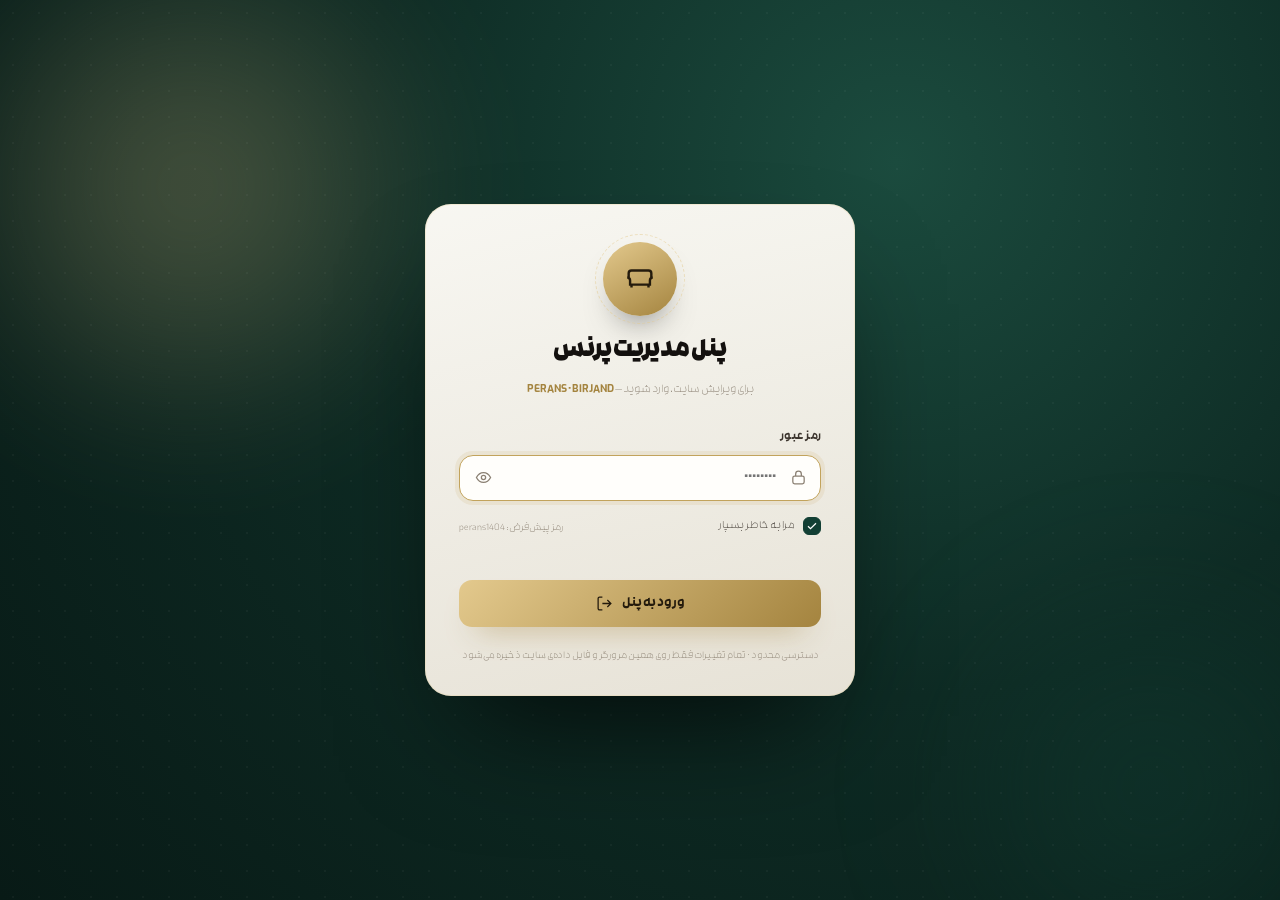
==== perans-furniture/admin/index.html @ 04945c73 "Add files via upload" ====
<!doctype html>
<html lang="fa" dir="rtl">
<head>
<meta charset="utf-8">
<meta name="viewport" content="width=device-width,initial-scale=1">
<title>پنل مدیریت | مبل پرنس</title>
<meta name="robots" content="noindex">
<link rel="stylesheet" href="admin.css?v=5">
<script src="../js/data.js?v=5"></script>
</head>
<body>

<svg style="display:none" aria-hidden="true">
  <symbol id="a-grid" viewBox="0 0 24 24" fill="none" stroke="currentColor" stroke-width="1.8"><rect x="3" y="3" width="7" height="7" rx="2"/><rect x="14" y="3" width="7" height="7" rx="2"/><rect x="3" y="14" width="7" height="7" rx="2"/><rect x="14" y="14" width="7" height="7" rx="2"/></symbol>
  <symbol id="a-box" viewBox="0 0 24 24" fill="none" stroke="currentColor" stroke-width="1.8"><path d="M21 8v8a2 2 0 0 1-1 1.7l-7 4a2 2 0 0 1-2 0l-7-4A2 2 0 0 1 3 16V8a2 2 0 0 1 1-1.7l7-4a2 2 0 0 1 2 0l7 4A2 2 0 0 1 21 8z"/><path d="M3.3 7 12 12l8.7-5M12 22V12"/></symbol>
  <symbol id="a-cart" viewBox="0 0 24 24" fill="none" stroke="currentColor" stroke-width="1.8"><circle cx="9" cy="20" r="1.4"/><circle cx="18" cy="20" r="1.4"/><path d="M2 3h2.5l2.2 11.2a2 2 0 0 0 2 1.6h8.2a2 2 0 0 0 2-1.6L21 7H6"/></symbol>
  <symbol id="a-tag" viewBox="0 0 24 24" fill="none" stroke="currentColor" stroke-width="1.8"><path d="M20.6 13.4 12 22 2 12V2h10l8.6 8.6a2 2 0 0 1 0 2.8z"/><circle cx="7" cy="7" r="1.6"/></symbol>
  <symbol id="a-edit" viewBox="0 0 24 24" fill="none" stroke="currentColor" stroke-width="1.8"><path d="M12 20h9"/><path d="M16.5 3.5a2.1 2.1 0 0 1 3 3L7 19l-4 1 1-4z"/></symbol>
  <symbol id="a-cog" viewBox="0 0 24 24" fill="none" stroke="currentColor" stroke-width="1.8"><circle cx="12" cy="12" r="3.2"/><path d="M19.4 15a1.7 1.7 0 0 0 .3 1.9l.1.1a2 2 0 1 1-2.8 2.8l-.1-.1a1.7 1.7 0 0 0-1.9-.3 1.7 1.7 0 0 0-1 1.5V21a2 2 0 1 1-4 0v-.1A1.7 1.7 0 0 0 8.9 19a1.7 1.7 0 0 0-1.9.3l-.1.1a2 2 0 1 1-2.8-2.8l.1-.1a1.7 1.7 0 0 0 .3-1.9 1.7 1.7 0 0 0-1.5-1H3a2 2 0 1 1 0-4h.1A1.7 1.7 0 0 0 4.6 8.9a1.7 1.7 0 0 0-.3-1.9l-.1-.1a2 2 0 1 1 2.8-2.8l.1.1a1.7 1.7 0 0 0 1.9.3H9a1.7 1.7 0 0 0 1-1.5V3a2 2 0 1 1 4 0v.1a1.7 1.7 0 0 0 1 1.5 1.7 1.7 0 0 0 1.9-.3l.1-.1a2 2 0 1 1 2.8 2.8l-.1.1a1.7 1.7 0 0 0-.3 1.9V9a1.7 1.7 0 0 0 1.5 1H21a2 2 0 1 1 0 4h-.1a1.7 1.7 0 0 0-1.5 1z"/></symbol>
  <symbol id="a-save" viewBox="0 0 24 24" fill="none" stroke="currentColor" stroke-width="1.8"><path d="M19 21H5a2 2 0 0 1-2-2V5a2 2 0 0 1 2-2h11l5 5v11a2 2 0 0 1-2 2z"/><path d="M17 21v-8H7v8M7 3v5h8"/></symbol>
  <symbol id="a-user" viewBox="0 0 24 24" fill="none" stroke="currentColor" stroke-width="1.8"><circle cx="12" cy="8" r="4"/><path d="M4 21a8 8 0 0 1 16 0"/></symbol>
  <symbol id="a-lock" viewBox="0 0 24 24" fill="none" stroke="currentColor" stroke-width="1.8"><rect x="4" y="10" width="16" height="11" rx="2.5"/><path d="M8 10V7a4 4 0 0 1 8 0v3"/></symbol>
  <symbol id="a-eye" viewBox="0 0 24 24" fill="none" stroke="currentColor" stroke-width="1.8"><path d="M2 12s3.6-7 10-7 10 7 10 7-3.6 7-10 7-10-7-10-7z"/><circle cx="12" cy="12" r="3"/></symbol>
  <symbol id="a-out" viewBox="0 0 24 24" fill="none" stroke="currentColor" stroke-width="1.8"><path d="M9 21H5a2 2 0 0 1-2-2V5a2 2 0 0 1 2-2h4"/><path d="M16 17l5-5-5-5M21 12H9"/></symbol>
  <symbol id="a-plus" viewBox="0 0 24 24" fill="none" stroke="currentColor" stroke-width="2"><path d="M12 5v14M5 12h14"/></symbol>
  <symbol id="a-trash" viewBox="0 0 24 24" fill="none" stroke="currentColor" stroke-width="1.8"><path d="M3 6h18M8 6V4h8v2M19 6l-1 14H6L5 6M10 11v6M14 11v6"/></symbol>
  <symbol id="a-copy" viewBox="0 0 24 24" fill="none" stroke="currentColor" stroke-width="1.8"><rect x="9" y="9" width="12" height="12" rx="2.5"/><path d="M5 15H4a2 2 0 0 1-2-2V4a2 2 0 0 1 2-2h9a2 2 0 0 1 2 2v1"/></symbol>
  <symbol id="a-search" viewBox="0 0 24 24" fill="none" stroke="currentColor" stroke-width="1.9"><circle cx="11" cy="11" r="7"/><path d="M20 20l-3.6-3.6"/></symbol>
  <symbol id="a-check" viewBox="0 0 24 24" fill="none" stroke="currentColor" stroke-width="2.4"><path d="M4 12.5 9 17.5 20 6.5"/></symbol>
  <symbol id="a-x" viewBox="0 0 24 24" fill="none" stroke="currentColor" stroke-width="2"><path d="M6 6l12 12M18 6L6 18"/></symbol>
  <symbol id="a-down" viewBox="0 0 24 24" fill="none" stroke="currentColor" stroke-width="1.9"><path d="M12 3v13M6 11l6 6 6-6M4 21h16"/></symbol>
  <symbol id="a-up" viewBox="0 0 24 24" fill="none" stroke="currentColor" stroke-width="1.9"><path d="M12 21V8M6 13l6-6 6 6M4 3h16"/></symbol>
  <symbol id="a-star" viewBox="0 0 24 24" fill="none" stroke="currentColor" stroke-width="1.7"><path d="m12 3 2.9 5.9 6.5.9-4.7 4.6 1.1 6.5L12 17.8 6.2 20.9l1.1-6.5L2.6 9.8l6.5-.9z"/></symbol>
  <symbol id="a-quote" viewBox="0 0 24 24" fill="none" stroke="currentColor" stroke-width="1.7"><path d="M9 7H5a2 2 0 0 0-2 2v4h6V7zM21 7h-4a2 2 0 0 0-2 2v4h6V7zM3 13v2a4 4 0 0 0 4 4M15 13v2a4 4 0 0 0 4 4"/></symbol>
  <symbol id="a-layers" viewBox="0 0 24 24" fill="none" stroke="currentColor" stroke-width="1.8"><path d="m12 2 9 5-9 5-9-5 9-5z"/><path d="m3 12 9 5 9-5M3 17l9 5 9-5"/></symbol>
  <symbol id="a-logo" viewBox="0 0 24 24" fill="none" stroke="currentColor" stroke-width="1.7"><path d="M4 11V8a2 2 0 0 1 2-2h12a2 2 0 0 1 2 2v3"/><path d="M3 11a2 2 0 0 1 2 2v3h14v-3a2 2 0 0 1 2-2"/><path d="M6 16v2M18 16v2"/></symbol>
  <symbol id="a-menu" viewBox="0 0 24 24" fill="none" stroke="currentColor" stroke-width="2"><path d="M4 7h16M4 12h16M4 17h16"/></symbol>
  <symbol id="a-image" viewBox="0 0 24 24" fill="none" stroke="currentColor" stroke-width="1.8"><rect x="3" y="4" width="18" height="16" rx="2.5"/><circle cx="8.5" cy="9.5" r="1.6"/><path d="m21 16-5-5-9 9"/></symbol>
</svg>

<!-- ============================ LOGIN ============================ -->
<div class="login" id="login">
  <span class="login__orb o1"></span>
  <span class="login__orb o2"></span>
  <span class="login__grain"></span>
  <form class="login__card" id="loginForm" autocomplete="off">
    <div class="login__seal"><svg><use href="#a-logo"/></svg></div>
    <h1>پنل مدیریت پرنس</h1>
    <p class="login__sub">برای ویرایش سایت، وارد شوید — <b>PERANS · BIRJAND</b></p>
    <div class="fieldset">
      <div class="lf">
        <label for="pw">رمز عبور</label>
        <div class="wrap">
          <span class="ico"><svg><use href="#a-lock"/></svg></span>
          <input id="pw" type="password" placeholder="••••••••" autocomplete="current-password" required>
          <button class="eye" type="button" id="eye" aria-label="نمایش رمز"><svg><use href="#a-eye"/></svg></button>
        </div>
      </div>
      <div class="row-between">
        <label class="chk"><input type="checkbox" id="remember" checked><i><svg><use href="#a-check"/></svg></i> مرا به خاطر بسپار</label>
        <a class="hint" href="#" onclick="return false">رمز پیش‌فرض: perans1404</a>
      </div>
      <div class="err" id="loginErr"></div>
      <button class="btn btn--gold btn--block" type="submit" id="loginBtn">
        ورود به پنل <svg><use href="#a-out"/></svg>
      </button>
    </div>
    <div class="login__foot">دسترسی محدود · تمام تغییرات فقط روی همین مرورگر و فایل داده‌ی سایت ذخیره می‌شود</div>
  </form>
</div>

<!-- ============================ APP ============================ -->
<div class="app" id="app">
  <aside class="side" id="side">
    <button class="side__close" id="sideClose"><svg width="16" height="16"><use href="#a-x"/></svg></button>
    <div class="side__brand">
      <span class="side__mark"><svg><use href="#a-logo"/></svg></span>
      <div><b>مبل پرنس</b><small>PERANS ADMIN</small></div>
    </div>
    <nav class="nav" id="nav">
      <button class="nav__item on" data-view="dash" style="--i:0"><svg><use href="#a-grid"/></svg> داشبورد</button>
      <button class="nav__item" data-view="products" style="--i:1"><svg><use href="#a-box"/></svg> محصولات <span class="nav__badge" id="navProducts">—</span></button>
      <button class="nav__item" data-view="orders" style="--i:2"><svg><use href="#a-cart"/></svg> سفارش‌ها <span class="nav__badge" id="navOrders">۰</span></button>
      <button class="nav__item" data-view="cats" style="--i:3"><svg><use href="#a-layers"/></svg> دسته‌بندی‌ها</button>
      <button class="nav__item" data-view="content" style="--i:4"><svg><use href="#a-edit"/></svg> محتوای صفحه</button>
      <button class="nav__item" data-view="commerce" style="--i:5"><svg><use href="#a-tag"/></svg> فروش و تخفیف</button>
      <button class="nav__item" data-view="settings" style="--i:6"><svg><use href="#a-cog"/></svg> تنظیمات و تماس</button>
      <button class="nav__item" data-view="backup" style="--i:7"><svg><use href="#a-save"/></svg> پشتیبان‌گیری</button>
    </nav>
    <div class="side__foot">
      <div class="side__user">
        <span class="side__avatar">پ</span>
        <div><b>مدیر فروشگاه</b><small id="lastSaved">—</small></div>
      </div>
      <button class="side__out" id="logout"><svg width="15" height="15"><use href="#a-out"/></svg> خروج از حساب</button>
    </div>
  </aside>

  <div class="main">
    <header class="top">
      <button class="iconbtn" id="sideOpen" style="display:none"><svg><use href="#a-menu"/></svg></button>
      <div class="top__title"><h2 id="pageTitle">داشبورد</h2><p id="pageSub">نمای کلی فروشگاه</p></div>
      <div class="top__search"><input id="globalSearch" placeholder="جستجوی محصول…"><svg><use href="#a-search"/></svg></div>
      <div class="top__act">
        <a class="iconbtn" href="../index.html" target="_blank" title="مشاهده سایت"><svg><use href="#a-eye"/></svg></a>
        <button class="iconbtn" id="saveAll" title="ذخیره و انتشار در سایت"><svg><use href="#a-save"/></svg><span class="dot-live"></span></button>
      </div>
    </header>

    <section class="view on" id="view-dash"></section>
    <section class="view" id="view-products"></section>
    <section class="view" id="view-orders"></section>
    <section class="view" id="view-cats"></section>
    <section class="view" id="view-content"></section>
    <section class="view" id="view-commerce"></section>
    <section class="view" id="view-settings"></section>
    <section class="view" id="view-backup"></section>
  </div>
</div>

<div class="modal" id="modal"><div class="modal__box" id="modalBox"></div></div>
<div class="toasts" id="toasts"></div>
<input type="file" id="filePick" accept="application/json,.json" style="display:none">

<script src="admin.js?v=5"></script>
</body>
</html>
---- perans-furniture/admin/admin.css ----
/* ==========================================================================
   PERANS — پنل مدیریت
   ========================================================================== */
@import url("../css/fonts.css");

:root{
  --cream:#f7f2e8; --paper:#fffdf8; --sand:#efe5d5; --ink:#14110f; --ink-2:#3c352e;
  --muted:#8b8073; --line:rgba(20,17,15,.10); --line-soft:rgba(20,17,15,.06);
  --gold:#c2a35c; --gold-lt:#e3c98d; --gold-dp:#a4843f;
  --emerald:#123f34; --emerald-2:#0d2f27; --green:#3f8f6c; --red:#b4442f; --amber:#c58b2d;
  --shadow-s:0 2px 10px -4px rgba(20,17,15,.18);
  --shadow-m:0 18px 40px -26px rgba(20,17,15,.45);
  --shadow-l:0 40px 90px -50px rgba(20,17,15,.6);
  --ease:cubic-bezier(.22,1,.36,1);
  --ease-out:cubic-bezier(.16,1,.3,1);
  --r:18px;
}
*{box-sizing:border-box}
html,body{margin:0;padding:0}
body{
  font-family:"Rokh","Vazirmatn",system-ui,sans-serif;background:var(--cream);color:var(--ink);
  direction:rtl;line-height:1.75;-webkit-font-smoothing:antialiased;
  background-image:radial-gradient(circle at 88% -10%,rgba(194,163,92,.16),transparent 46%),
                   radial-gradient(circle at 8% 110%,rgba(18,63,52,.10),transparent 50%);
  min-height:100vh;
}
button,input,select,textarea{font-family:inherit;font-size:inherit;color:inherit}
a{color:inherit;text-decoration:none}
::-webkit-scrollbar{width:10px;height:10px}
::-webkit-scrollbar-thumb{background:rgba(20,17,15,.16);border-radius:99px;border:2px solid transparent;background-clip:content-box}
::-webkit-scrollbar-track{background:transparent}

/* ============================ LOGIN ============================ */
.login{position:fixed;inset:0;z-index:100;display:grid;place-items:center;overflow:hidden;
  background:radial-gradient(circle at 70% 18%,#1b4b3e 0%,#0e2b24 46%,#081a16 100%);}
.login__orb{position:absolute;border-radius:50%;filter:blur(60px);opacity:.5;pointer-events:none}
.login__orb.o1{width:46vw;height:46vw;top:-12%;inset-inline-end:-8%;background:radial-gradient(circle,rgba(227,201,141,.6),transparent 68%);animation:orbA 18s ease-in-out infinite alternate}
.login__orb.o2{width:40vw;height:40vw;bottom:-16%;inset-inline-start:-10%;background:radial-gradient(circle,rgba(18,63,52,.9),transparent 66%);animation:orbB 22s ease-in-out infinite alternate}
@keyframes orbA{to{transform:translate3d(-5vw,4vh,0) scale(1.15)}}
@keyframes orbB{to{transform:translate3d(6vw,-5vh,0) scale(1.1)}}
.login__grain{position:absolute;inset:0;opacity:.22;pointer-events:none;
  background-image:radial-gradient(rgba(255,255,255,.16) 1px,transparent 1px);background-size:26px 26px}
.login__card{position:relative;z-index:3;width:min(430px,92vw);padding:38px 34px 30px;border-radius:26px;
  background:linear-gradient(165deg,rgba(255,253,248,.97),rgba(247,240,228,.93));
  box-shadow:0 60px 120px -40px rgba(0,0,0,.75),0 0 0 1px rgba(227,201,141,.28) inset;
  animation:cardIn 1s var(--ease-out) both}
@keyframes cardIn{from{opacity:0;transform:translateY(34px) scale(.96)}}
.login__card.shake{animation:shakeIt .5s cubic-bezier(.36,.07,.19,.97) both}
@keyframes shakeIt{10%,90%{transform:translateX(-2px)}20%,80%{transform:translateX(4px)}30%,50%,70%{transform:translateX(-7px)}40%,60%{transform:translateX(7px)}}
.login__seal{width:74px;height:74px;margin:0 auto 16px;border-radius:50%;display:grid;place-items:center;
  background:linear-gradient(150deg,var(--gold-lt),var(--gold-dp));color:#241b0d;box-shadow:0 18px 34px -18px rgba(0,0,0,.7);
  position:relative}
.login__seal svg{width:34px;height:34px}
.login__seal::after{content:"";position:absolute;inset:-8px;border-radius:50%;border:1px dashed rgba(227,201,141,.5);animation:sealSpin 22s linear infinite}
@keyframes sealSpin{to{transform:rotate(360deg)}}
.login h1{margin:0;text-align:center;font-size:24px;font-weight:900;letter-spacing:-.01em}
.login__sub{text-align:center;color:var(--muted);font-size:12.5px;margin:6px 0 26px}
.login__sub b{color:var(--gold-dp)}
.fieldset{display:grid;gap:12px}
.lf{position:relative;display:grid;gap:7px}
.lf label{font-size:11.5px;font-weight:800;color:var(--ink-2);letter-spacing:.02em}
.lf .wrap{position:relative;display:flex;align-items:center}
.lf input{width:100%;padding:13px 44px 13px 44px;border-radius:14px;border:1px solid var(--line);
  background:#fffefb;font-size:14px;transition:border-color .3s,box-shadow .3s,background .3s}
.lf input:focus{outline:none;border-color:var(--gold);box-shadow:0 0 0 4px rgba(194,163,92,.14)}
.lf .ico{position:absolute;inset-inline-start:14px;display:grid;place-items:center;color:var(--muted);pointer-events:none}
.lf .ico svg{width:17px;height:17px}
.lf .eye{position:absolute;inset-inline-end:8px;width:32px;height:32px;border:0;border-radius:10px;background:transparent;
  cursor:pointer;display:grid;place-items:center;color:var(--muted)}
.lf .eye:hover{background:rgba(20,17,15,.05);color:var(--ink)}
.lf .eye svg{width:17px;height:17px}
.row-between{display:flex;align-items:center;justify-content:space-between;gap:10px;margin-top:2px}
.chk{display:inline-flex;align-items:center;gap:8px;font-size:12px;color:var(--ink-2);cursor:pointer;user-select:none}
.chk input{position:absolute;opacity:0;pointer-events:none}
.chk i{width:18px;height:18px;border-radius:6px;border:1.5px solid rgba(20,17,15,.22);display:grid;place-items:center;transition:.25s}
.chk input:checked + i{background:var(--emerald);border-color:var(--emerald);color:#fff}
.chk i svg{width:12px;height:12px;opacity:0;transform:scale(.6);transition:.25s}
.chk input:checked + i svg{opacity:1;transform:none}
.login .hint{font-size:11px;color:var(--muted);display:block;text-align:center;margin-top:4px}
.btn{display:inline-flex;align-items:center;justify-content:center;gap:9px;padding:12px 20px;border-radius:13px;border:0;
  font-weight:800;font-size:13.5px;cursor:pointer;transition:transform .25s var(--ease-out),box-shadow .3s,background .3s,color .3s;
  position:relative;overflow:hidden}
.btn:active{transform:scale(.98)}
.btn svg{width:17px;height:17px}
.btn--gold{background:linear-gradient(135deg,var(--gold-lt),var(--gold-dp));color:#231a0c;
  box-shadow:0 16px 30px -18px rgba(164,132,63,.9)}
.btn--gold:hover{transform:translateY(-2px);box-shadow:0 22px 38px -18px rgba(164,132,63,.95)}
.btn--gold::after{content:"";position:absolute;inset:0;background:linear-gradient(100deg,transparent 35%,rgba(255,255,255,.55) 50%,transparent 65%);
  transform:translateX(-130%)}
.btn--gold:hover::after{animation:sheen 1.1s var(--ease)}
@keyframes sheen{to{transform:translateX(130%)}}
.btn--dark{background:var(--emerald);color:#f4ecdd}
.btn--dark:hover{background:var(--emerald-2);transform:translateY(-2px)}
.btn--ghost{background:transparent;border:1px solid var(--line);color:var(--ink-2)}
.btn--ghost:hover{background:rgba(20,17,15,.04)}
.btn--danger{background:rgba(180,68,47,.1);color:var(--red)}
.btn--danger:hover{background:rgba(180,68,47,.16)}
.btn--sm{padding:8px 13px;font-size:12px;border-radius:10px}
.btn--block{width:100%;padding:15px}
.login__foot{text-align:center;font-size:11px;color:var(--muted);margin-top:20px}
.err{color:var(--red);font-size:12px;font-weight:700;min-height:18px;text-align:center}

/* ============================ SHELL ============================ */
.app{display:grid;grid-template-columns:266px 1fr;min-height:100vh;opacity:0}
.app.on{opacity:1}
.side{position:sticky;top:0;height:100vh;display:flex;flex-direction:column;gap:6px;padding:22px 16px 16px;
  background:linear-gradient(180deg,#123f34,#0b2a23 70%,#081d18);color:#e9e0cf;overflow:hidden}
.side::before{content:"";position:absolute;inset-inline-end:-40%;top:-20%;width:70%;height:60%;border-radius:50%;
  background:radial-gradient(circle,rgba(227,201,141,.18),transparent 70%);pointer-events:none}
.side__brand{display:flex;align-items:center;gap:11px;padding:6px 8px 18px}
.side__mark{width:42px;height:42px;border-radius:13px;display:grid;place-items:center;
  background:linear-gradient(150deg,var(--gold-lt),var(--gold-dp));color:#241b0d;position:relative}
.side__mark svg{width:21px;height:21px}
.side__brand b{display:block;font-size:15px;font-weight:900;line-height:1.3}
.side__brand small{display:block;font-size:8.5px;letter-spacing:.3em;color:#9fb8ab}
.nav{display:grid;gap:3px;margin-top:6px}
.nav__item{display:flex;align-items:center;gap:11px;padding:11px 13px;border-radius:13px;cursor:pointer;
  color:#c9d8cf;font-size:13px;font-weight:700;border:0;background:transparent;width:100%;text-align:start;
  transition:background .3s,color .3s,transform .3s var(--ease-out);position:relative;
  opacity:0;transform:translateX(14px)}
.app.on .nav__item{animation:navIn .6s var(--ease-out) forwards;animation-delay:calc(var(--i,0) * 45ms + 180ms)}
@keyframes navIn{to{opacity:1;transform:none}}
.nav__item svg{width:18px;height:18px;opacity:.85;flex:none}
.nav__item:hover{background:rgba(255,255,255,.07);color:#fff;transform:translateX(-3px)}
.nav__item.on{background:linear-gradient(100deg,rgba(227,201,141,.22),rgba(227,201,141,.06));color:#f7e7c2;
  box-shadow:inset 0 0 0 1px rgba(227,201,141,.28)}
.nav__item.on::before{content:"";position:absolute;inset-inline-end:0;top:22%;height:56%;width:3px;border-radius:3px;background:var(--gold-lt)}
.nav__badge{margin-inline-start:auto;background:rgba(227,201,141,.2);color:#f3e2b9;border-radius:99px;
  font-size:10.5px;font-weight:800;padding:1px 7px}
.side__foot{margin-top:auto;display:grid;gap:8px;padding-top:14px;border-top:1px solid rgba(255,255,255,.09)}
.side__user{display:flex;align-items:center;gap:10px;padding:8px}
.side__avatar{width:36px;height:36px;border-radius:12px;display:grid;place-items:center;font-weight:900;
  background:rgba(255,255,255,.1);color:#f0dcae;font-size:13px}
.side__user b{display:block;font-size:12.5px}
.side__user small{display:block;font-size:9.5px;color:#93ab9f;white-space:nowrap;overflow:hidden;text-overflow:ellipsis;max-width:140px}
.side__out{display:flex;align-items:center;gap:8px;justify-content:center;padding:10px;border-radius:12px;
  background:rgba(255,255,255,.06);border:1px solid rgba(255,255,255,.1);color:#e5d9c4;font-size:12px;font-weight:700;cursor:pointer}
.side__out:hover{background:rgba(180,68,47,.28);border-color:rgba(180,68,47,.4);color:#ffd9cf}
.main{min-width:0;display:flex;flex-direction:column}
.top{position:sticky;top:0;z-index:20;display:flex;align-items:center;gap:14px;padding:14px clamp(16px,3vw,30px);
  background:rgba(247,242,232,.82);backdrop-filter:blur(14px);border-bottom:1px solid var(--line-soft)}
.top__title h2{margin:0;font-size:18px;font-weight:900;letter-spacing:-.01em}
.top__title p{margin:2px 0 0;font-size:11.5px;color:var(--muted)}
.top__search{margin-inline-start:auto;position:relative;display:flex;align-items:center;max-width:280px;flex:1}
.top__search input{width:100%;padding:10px 38px 10px 14px;border-radius:12px;border:1px solid var(--line);
  background:#fffdf9;font-size:12.5px;transition:.3s}
.top__search input:focus{outline:none;border-color:var(--gold);box-shadow:0 0 0 4px rgba(194,163,92,.12)}
.top__search svg{position:absolute;inset-inline-end:12px;width:16px;height:16px;color:var(--muted)}
.top__act{display:flex;align-items:center;gap:8px}
.iconbtn{width:38px;height:38px;border-radius:12px;border:1px solid var(--line);background:#fffdf9;display:grid;place-items:center;
  cursor:pointer;color:var(--ink-2);transition:.28s;position:relative}
.iconbtn:hover{background:#fff;border-color:var(--gold);transform:translateY(-1px);box-shadow:var(--shadow-s)}
.iconbtn svg{width:17px;height:17px}
.dot-live{position:absolute;top:7px;inset-inline-start:8px;width:7px;height:7px;border-radius:50%;background:var(--green);
  box-shadow:0 0 0 3px rgba(63,143,108,.2);animation:pulse 2.2s infinite}
@keyframes pulse{50%{box-shadow:0 0 0 6px rgba(63,143,108,0)}}
.view{padding:clamp(16px,2.6vw,28px);display:none}
.view.on{display:block;animation:viewIn .55s var(--ease-out) both}
@keyframes viewIn{from{opacity:0;transform:translateY(14px)}}

/* ============================ CARDS / GRID ============================ */
.card{background:var(--paper);border:1px solid var(--line-soft);border-radius:var(--r);box-shadow:var(--shadow-s)}
.card__head{display:flex;align-items:center;gap:12px;padding:16px 18px;border-bottom:1px solid var(--line-soft)}
.card__head h3{margin:0;font-size:14.5px;font-weight:900}
.card__head p{margin:2px 0 0;font-size:11.5px;color:var(--muted)}
.card__head .sp{margin-inline-start:auto;display:flex;gap:8px;align-items:center}
.card__body{padding:18px}
.kpis{display:grid;grid-template-columns:repeat(auto-fit,minmax(200px,1fr));gap:14px}
.kpi{position:relative;overflow:hidden;padding:18px;border-radius:var(--r);background:var(--paper);
  border:1px solid var(--line-soft);box-shadow:var(--shadow-s);opacity:0;animation:kpiIn .7s var(--ease-out) forwards;
  animation-delay:calc(var(--i,0) * 70ms + 80ms)}
@keyframes kpiIn{from{opacity:0;transform:translateY(16px) scale(.98)}to{opacity:1;transform:none}}
.kpi::after{content:"";position:absolute;inset-block:0;inset-inline-start:0;width:3px;background:linear-gradient(var(--gold-lt),var(--gold-dp))}
.kpi.k-green::after{background:linear-gradient(#6bbf95,#2f7d5f)}
.kpi.k-red::after{background:linear-gradient(#e08b76,#b4442f)}
.kpi.k-amber::after{background:linear-gradient(#e8bf7c,#c58b2d)}
.kpi__top{display:flex;align-items:center;justify-content:space-between;gap:10px}
.kpi__ico{width:38px;height:38px;border-radius:12px;display:grid;place-items:center;background:rgba(194,163,92,.14);color:var(--gold-dp)}
.kpi__ico svg{width:18px;height:18px}
.kpi b.num{display:block;font-size:27px;font-weight:900;letter-spacing:-.02em;margin-top:12px;line-height:1.2}
.kpi span.lbl{display:block;font-size:11.5px;color:var(--muted);margin-top:2px}
.kpi i.trend{font-style:normal;font-size:11px;font-weight:800;color:var(--muted);text-align:end}
.grid-2{display:grid;grid-template-columns:1.35fr .95fr;gap:14px;margin-top:14px}
@media(max-width:1000px){.grid-2{grid-template-columns:1fr}}

/* chart */
.chart{display:flex;align-items:flex-end;gap:10px;height:190px;padding-top:10px}
.chart__col{flex:1;display:flex;flex-direction:column;align-items:center;gap:8px;height:100%;justify-content:flex-end}
.chart__bar{width:100%;max-width:44px;border-radius:10px 10px 4px 4px;background:linear-gradient(180deg,var(--gold-lt),var(--gold-dp));
  transform:scaleY(0);transform-origin:bottom;animation:barGrow .9s var(--ease-out) forwards;
  animation-delay:calc(var(--i,0) * 90ms + 200ms);position:relative;min-height:6px}
@keyframes barGrow{to{transform:scaleY(1)}}
.chart__bar:hover{filter:brightness(1.08)}
.chart__col small{font-size:10px;color:var(--muted)}
.chart__col b{font-size:11px;font-weight:800;color:var(--ink-2)}

/* table */
.tablewrap{overflow:auto;border-radius:var(--r)}
table{width:100%;border-collapse:collapse;font-size:12.5px}
th,td{padding:11px 12px;text-align:start;white-space:nowrap}
th{font-size:11px;font-weight:800;color:var(--muted);background:rgba(20,17,15,.03);position:sticky;top:0;z-index:1}
tbody tr{border-top:1px solid var(--line-soft);transition:background .25s}
tbody tr:hover{background:rgba(194,163,92,.07)}
td .cellpro{display:flex;align-items:center;gap:10px}
td img.thumb{width:38px;height:38px;border-radius:10px;object-fit:cover;background:var(--sand);flex:none}
td .cellpro b{display:block;font-weight:800}
td .cellpro small{display:block;font-size:10.5px;color:var(--muted)}
.tag{display:inline-flex;align-items:center;gap:5px;padding:3px 9px;border-radius:99px;font-size:10.5px;font-weight:800;
  background:rgba(20,17,15,.06);color:var(--ink-2)}
.tag.g{background:rgba(63,143,108,.14);color:#2f6f54}
.tag.r{background:rgba(180,68,47,.12);color:var(--red)}
.tag.a{background:rgba(197,139,45,.16);color:#8c6118}
.tag.b{background:rgba(194,163,92,.18);color:var(--gold-dp)}
.rowact{display:flex;gap:6px;justify-content:flex-end}
.mini{width:30px;height:30px;border-radius:9px;border:1px solid var(--line);background:#fff;display:grid;place-items:center;
  cursor:pointer;color:var(--ink-2);transition:.25s}
.mini:hover{background:rgba(194,163,92,.14);border-color:var(--gold);color:var(--gold-dp)}
.mini.del:hover{background:rgba(180,68,47,.12);border-color:#d9b0a6;color:var(--red)}
.mini svg{width:14px;height:14px}
.toolbar{display:flex;flex-wrap:wrap;gap:10px;align-items:center;margin-bottom:14px}
.toolbar .search{position:relative;display:flex;align-items:center;flex:1;min-width:200px}
.toolbar input,.toolbar select{padding:10px 14px;border-radius:12px;border:1px solid var(--line);background:#fffdf9;font-size:12.5px}
.toolbar .search input{padding-inline-end:38px;width:100%}
.toolbar .search svg{position:absolute;inset-inline-end:12px;width:15px;height:15px;color:var(--muted)}
.toolbar input:focus,.toolbar select:focus{outline:none;border-color:var(--gold);box-shadow:0 0 0 4px rgba(194,163,92,.12)}
.empty{padding:46px 20px;text-align:center;color:var(--muted);font-size:13px}
.empty svg{width:42px;height:42px;opacity:.35;margin-bottom:10px}

/* forms */
.formgrid{display:grid;grid-template-columns:1fr 1fr;gap:14px}
.formgrid .full{grid-column:1/-1}
@media(max-width:760px){.formgrid{grid-template-columns:1fr}}
.f{display:grid;gap:6px}
.f label{font-size:11.5px;font-weight:800;color:var(--ink-2)}
.f small{font-size:10.5px;color:var(--muted)}
.f input,.f select,.f textarea{padding:11px 13px;border-radius:12px;border:1px solid var(--line);background:#fffdf9;font-size:13px;
  transition:border-color .28s,box-shadow .28s;width:100%}
.f textarea{min-height:92px;resize:vertical;line-height:1.9}
.f input:focus,.f select:focus,.f textarea:focus{outline:none;border-color:var(--gold);box-shadow:0 0 0 4px rgba(194,163,92,.13)}
.switchrow{display:flex;align-items:center;justify-content:space-between;gap:12px;padding:12px 14px;border-radius:13px;
  border:1px solid var(--line-soft);background:rgba(194,163,92,.06)}
.switch{position:relative;width:44px;height:25px;flex:none;cursor:pointer}
.switch input{position:absolute;opacity:0}
.switch i{position:absolute;inset:0;border-radius:99px;background:rgba(20,17,15,.18);transition:.3s}
.switch i::after{content:"";position:absolute;top:3px;inset-inline-start:3px;width:19px;height:19px;border-radius:50%;background:#fff;
  box-shadow:0 2px 6px rgba(0,0,0,.2);transition:.3s var(--ease-out)}
.switch input:checked + i{background:var(--green)}
.switch input:checked + i::after{transform:translateX(-19px)}
.chips{display:flex;flex-wrap:wrap;gap:7px}
.chip{display:inline-flex;align-items:center;gap:6px;padding:6px 11px;border-radius:99px;border:1px solid var(--line);
  background:#fffdf9;font-size:11.5px;font-weight:700;cursor:pointer;transition:.25s}
.chip:hover{border-color:var(--gold);background:rgba(194,163,92,.1)}
.chip.on{background:var(--emerald);color:#f2e7d2;border-color:var(--emerald)}
.chip .x{color:inherit;opacity:.6;cursor:pointer}
.chip .x:hover{opacity:1}
.hr{height:1px;background:var(--line-soft);margin:16px 0}
.muted{color:var(--muted)}
.sectiongrid{display:grid;gap:14px}
.savedot{display:inline-flex;align-items:center;gap:6px;font-size:11px;color:var(--green);font-weight:800}
.savedot::before{content:"";width:7px;height:7px;border-radius:50%;background:currentColor}

/* modal */
.modal{position:fixed;inset:0;z-index:80;display:none;place-items:center;padding:18px;background:rgba(14,20,17,.55);backdrop-filter:blur(6px)}
.modal.on{display:grid;animation:fadeIn .3s}
@keyframes fadeIn{from{opacity:0}}
.modal__box{width:min(760px,100%);max-height:92vh;overflow:auto;background:var(--paper);border-radius:22px;
  box-shadow:var(--shadow-l);animation:modalIn .5s var(--ease-out) both}
@keyframes modalIn{from{opacity:0;transform:translateY(20px) scale(.97)}}
.modal__head{display:flex;align-items:center;gap:12px;padding:18px 22px;border-bottom:1px solid var(--line-soft);position:sticky;top:0;
  background:linear-gradient(var(--paper),rgba(255,253,248,.92));backdrop-filter:blur(8px);z-index:2}
.modal__head h3{margin:0;font-size:15.5px;font-weight:900}
.modal__body{padding:20px 22px}
.modal__foot{display:flex;gap:10px;justify-content:flex-end;padding:16px 22px;border-top:1px solid var(--line-soft);position:sticky;bottom:0;
  background:linear-gradient(rgba(255,253,248,.92),var(--paper));backdrop-filter:blur(8px)}
.x{width:34px;height:34px;border-radius:10px;border:1px solid var(--line);background:#fff;display:grid;place-items:center;cursor:pointer}
.x:hover{background:rgba(180,68,47,.1);color:var(--red)}
.x svg{width:16px;height:16px}
input[type=file]{font-size:11px;color:var(--muted);padding:8px;border-radius:10px;border:1px dashed var(--line);background:#fffdf9;width:100%}
input[type=file]::file-selector-button{font-family:inherit;font-size:11px;font-weight:700;padding:6px 10px;margin-inline-end:8px;
  border-radius:8px;border:1px solid var(--line);background:#fff;cursor:pointer}

/* toast */
.toasts{position:fixed;inset-inline-start:20px;bottom:20px;z-index:200;display:grid;gap:9px}
.toast{display:flex;align-items:center;gap:10px;padding:12px 16px;border-radius:14px;background:#12211c;color:#f2e9d9;
  font-size:12.5px;font-weight:700;box-shadow:var(--shadow-m);animation:toastIn .5s var(--ease-out) both}
.toast.ok{background:linear-gradient(120deg,#1b5040,#123f34)}
.toast.err{background:linear-gradient(120deg,#8c3a2a,#6f2c20)}
.toast svg{width:16px;height:16px;color:#e3c98d}
@keyframes toastIn{from{opacity:0;transform:translateY(16px) scale(.96)}}
.toast.out{animation:toastOut .35s var(--ease) forwards}
@keyframes toastOut{to{opacity:0;transform:translateX(-20px)}}

/* login → app transition */
.login.leave{animation:loginOut .8s var(--ease) forwards}
@keyframes loginOut{to{opacity:0;transform:scale(1.04);visibility:hidden}}

.side__close{display:none;position:absolute;top:14px;inset-inline-end:14px;width:34px;height:34px;border-radius:10px;border:0;
  background:rgba(255,255,255,.08);color:#e9e0cf;place-items:center;cursor:pointer;z-index:2}
@media(max-width:900px){
  .app{grid-template-columns:1fr}
  .side{position:fixed;inset-block:0;inset-inline-start:0;width:250px;z-index:60;transform:translateX(105%);transition:transform .45s var(--ease-out)}
  .side.on{transform:none;box-shadow:0 0 60px rgba(0,0,0,.4)}
  .side__close{display:grid}
  .top__search{display:none}
  .kpis{grid-template-columns:1fr 1fr}
}
@media(max-width:560px){.kpis{grid-template-columns:1fr}.formgrid{grid-template-columns:1fr}}


/* ---------- polish ---------- */
.view > .card, .view .sectiongrid > .card{max-width:1180px}
@media(max-width:760px){
  /* جدول محصولات در موبایل: فقط ستون‌های ضروری */
  #view-products table th:nth-child(4),#view-products table td:nth-child(4),
  #view-products table th:nth-child(5),#view-products table td:nth-child(5),
  #view-products table th:nth-child(6),#view-products table td:nth-child(6){display:none}
  #view-products td,#view-products th{padding:9px 8px}
  td img.thumb{width:34px;height:34px}
  .toolbar .btn{margin-inline-start:auto}
  .kpi b.num{font-size:24px}
  .modal__box{border-radius:18px}
  .modal__body{padding:16px}
  .top__title h2{font-size:16px}
}
@media(max-width:560px){
  .view{padding:12px}
  .modal__foot{flex-wrap:wrap}
  .modal__foot .btn{flex:1}
}
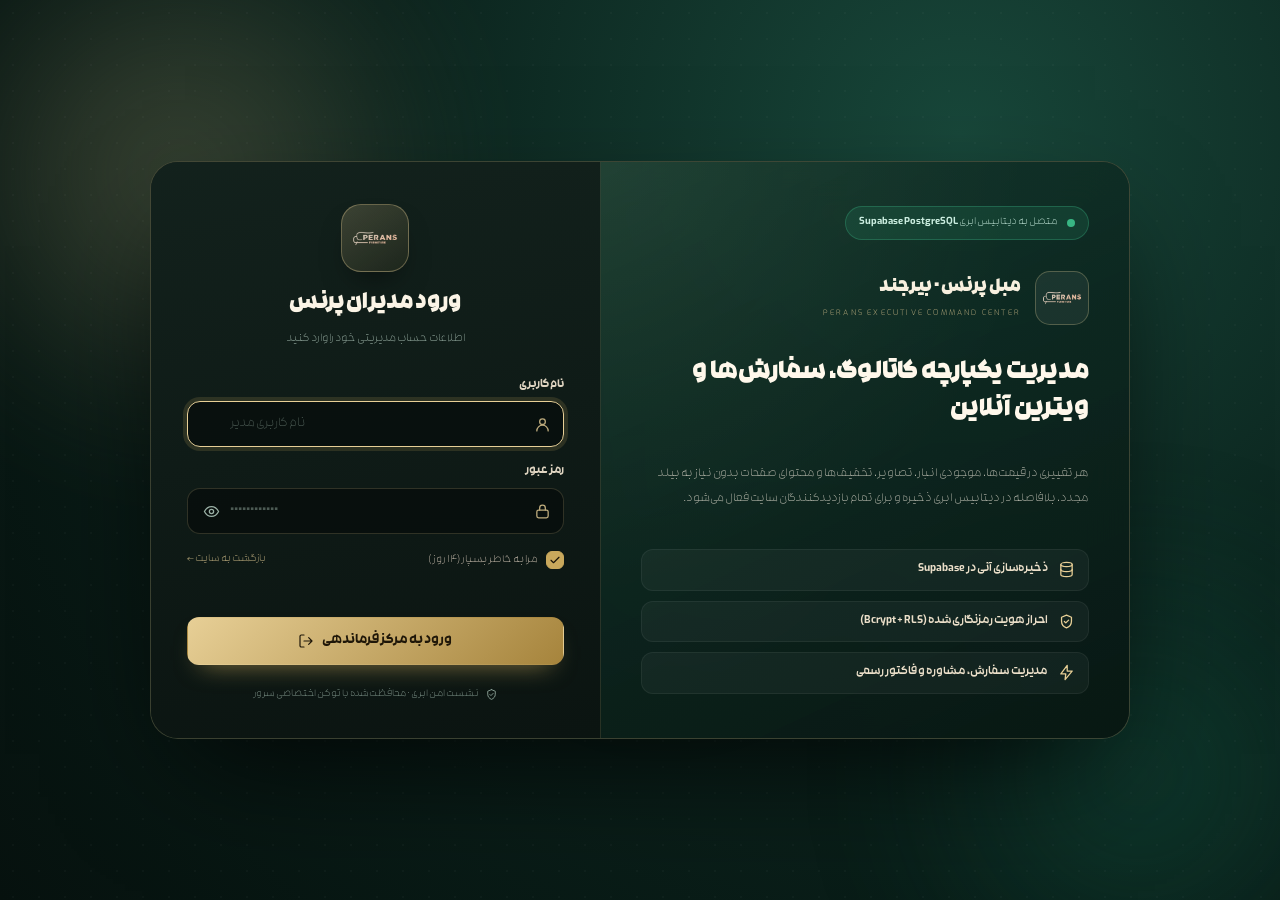
==== commit 6d27c50f: "feat(admin): build Supabase-backed luxury Admin Command Center & live storefront sync Co-authored-by" ====
--- a/perans-furniture/admin/index.html
+++ b/perans-furniture/admin/index.html
@@ -1,127 +1,276 @@
 <!doctype html>
-<html lang="fa" dir="rtl">
+<html lang="fa" dir="rtl" data-theme="dark">
 <head>
 <meta charset="utf-8">
 <meta name="viewport" content="width=device-width,initial-scale=1">
-<title>پنل مدیریت | مبل پرنس</title>
-<meta name="robots" content="noindex">
-<link rel="stylesheet" href="admin.css?v=5">
-<script src="../js/data.js?v=5"></script>
+<title>فرماندهی و مدیریت | مبل پرنس (PERANS)</title>
+<meta name="robots" content="noindex,nofollow">
+<link rel="icon" type="image/png" href="../images/LOGO.PNG">
+<link rel="preload" href="../fonts/Vazirmatn.woff2" as="font" type="font/woff2" crossorigin>
+<link rel="stylesheet" href="admin.css?v=10">
 </head>
 <body>
 
-<svg style="display:none" aria-hidden="true">
-  <symbol id="a-grid" viewBox="0 0 24 24" fill="none" stroke="currentColor" stroke-width="1.8"><rect x="3" y="3" width="7" height="7" rx="2"/><rect x="14" y="3" width="7" height="7" rx="2"/><rect x="3" y="14" width="7" height="7" rx="2"/><rect x="14" y="14" width="7" height="7" rx="2"/></symbol>
-  <symbol id="a-box" viewBox="0 0 24 24" fill="none" stroke="currentColor" stroke-width="1.8"><path d="M21 8v8a2 2 0 0 1-1 1.7l-7 4a2 2 0 0 1-2 0l-7-4A2 2 0 0 1 3 16V8a2 2 0 0 1 1-1.7l7-4a2 2 0 0 1 2 0l7 4A2 2 0 0 1 21 8z"/><path d="M3.3 7 12 12l8.7-5M12 22V12"/></symbol>
-  <symbol id="a-cart" viewBox="0 0 24 24" fill="none" stroke="currentColor" stroke-width="1.8"><circle cx="9" cy="20" r="1.4"/><circle cx="18" cy="20" r="1.4"/><path d="M2 3h2.5l2.2 11.2a2 2 0 0 0 2 1.6h8.2a2 2 0 0 0 2-1.6L21 7H6"/></symbol>
-  <symbol id="a-tag" viewBox="0 0 24 24" fill="none" stroke="currentColor" stroke-width="1.8"><path d="M20.6 13.4 12 22 2 12V2h10l8.6 8.6a2 2 0 0 1 0 2.8z"/><circle cx="7" cy="7" r="1.6"/></symbol>
-  <symbol id="a-edit" viewBox="0 0 24 24" fill="none" stroke="currentColor" stroke-width="1.8"><path d="M12 20h9"/><path d="M16.5 3.5a2.1 2.1 0 0 1 3 3L7 19l-4 1 1-4z"/></symbol>
-  <symbol id="a-cog" viewBox="0 0 24 24" fill="none" stroke="currentColor" stroke-width="1.8"><circle cx="12" cy="12" r="3.2"/><path d="M19.4 15a1.7 1.7 0 0 0 .3 1.9l.1.1a2 2 0 1 1-2.8 2.8l-.1-.1a1.7 1.7 0 0 0-1.9-.3 1.7 1.7 0 0 0-1 1.5V21a2 2 0 1 1-4 0v-.1A1.7 1.7 0 0 0 8.9 19a1.7 1.7 0 0 0-1.9.3l-.1.1a2 2 0 1 1-2.8-2.8l.1-.1a1.7 1.7 0 0 0 .3-1.9 1.7 1.7 0 0 0-1.5-1H3a2 2 0 1 1 0-4h.1A1.7 1.7 0 0 0 4.6 8.9a1.7 1.7 0 0 0-.3-1.9l-.1-.1a2 2 0 1 1 2.8-2.8l.1.1a1.7 1.7 0 0 0 1.9.3H9a1.7 1.7 0 0 0 1-1.5V3a2 2 0 1 1 4 0v.1a1.7 1.7 0 0 0 1 1.5 1.7 1.7 0 0 0 1.9-.3l.1-.1a2 2 0 1 1 2.8 2.8l-.1.1a1.7 1.7 0 0 0-.3 1.9V9a1.7 1.7 0 0 0 1.5 1H21a2 2 0 1 1 0 4h-.1a1.7 1.7 0 0 0-1.5 1z"/></symbol>
-  <symbol id="a-save" viewBox="0 0 24 24" fill="none" stroke="currentColor" stroke-width="1.8"><path d="M19 21H5a2 2 0 0 1-2-2V5a2 2 0 0 1 2-2h11l5 5v11a2 2 0 0 1-2 2z"/><path d="M17 21v-8H7v8M7 3v5h8"/></symbol>
-  <symbol id="a-user" viewBox="0 0 24 24" fill="none" stroke="currentColor" stroke-width="1.8"><circle cx="12" cy="8" r="4"/><path d="M4 21a8 8 0 0 1 16 0"/></symbol>
-  <symbol id="a-lock" viewBox="0 0 24 24" fill="none" stroke="currentColor" stroke-width="1.8"><rect x="4" y="10" width="16" height="11" rx="2.5"/><path d="M8 10V7a4 4 0 0 1 8 0v3"/></symbol>
-  <symbol id="a-eye" viewBox="0 0 24 24" fill="none" stroke="currentColor" stroke-width="1.8"><path d="M2 12s3.6-7 10-7 10 7 10 7-3.6 7-10 7-10-7-10-7z"/><circle cx="12" cy="12" r="3"/></symbol>
-  <symbol id="a-out" viewBox="0 0 24 24" fill="none" stroke="currentColor" stroke-width="1.8"><path d="M9 21H5a2 2 0 0 1-2-2V5a2 2 0 0 1 2-2h4"/><path d="M16 17l5-5-5-5M21 12H9"/></symbol>
-  <symbol id="a-plus" viewBox="0 0 24 24" fill="none" stroke="currentColor" stroke-width="2"><path d="M12 5v14M5 12h14"/></symbol>
-  <symbol id="a-trash" viewBox="0 0 24 24" fill="none" stroke="currentColor" stroke-width="1.8"><path d="M3 6h18M8 6V4h8v2M19 6l-1 14H6L5 6M10 11v6M14 11v6"/></symbol>
-  <symbol id="a-copy" viewBox="0 0 24 24" fill="none" stroke="currentColor" stroke-width="1.8"><rect x="9" y="9" width="12" height="12" rx="2.5"/><path d="M5 15H4a2 2 0 0 1-2-2V4a2 2 0 0 1 2-2h9a2 2 0 0 1 2 2v1"/></symbol>
-  <symbol id="a-search" viewBox="0 0 24 24" fill="none" stroke="currentColor" stroke-width="1.9"><circle cx="11" cy="11" r="7"/><path d="M20 20l-3.6-3.6"/></symbol>
-  <symbol id="a-check" viewBox="0 0 24 24" fill="none" stroke="currentColor" stroke-width="2.4"><path d="M4 12.5 9 17.5 20 6.5"/></symbol>
-  <symbol id="a-x" viewBox="0 0 24 24" fill="none" stroke="currentColor" stroke-width="2"><path d="M6 6l12 12M18 6L6 18"/></symbol>
-  <symbol id="a-down" viewBox="0 0 24 24" fill="none" stroke="currentColor" stroke-width="1.9"><path d="M12 3v13M6 11l6 6 6-6M4 21h16"/></symbol>
-  <symbol id="a-up" viewBox="0 0 24 24" fill="none" stroke="currentColor" stroke-width="1.9"><path d="M12 21V8M6 13l6-6 6 6M4 3h16"/></symbol>
-  <symbol id="a-star" viewBox="0 0 24 24" fill="none" stroke="currentColor" stroke-width="1.7"><path d="m12 3 2.9 5.9 6.5.9-4.7 4.6 1.1 6.5L12 17.8 6.2 20.9l1.1-6.5L2.6 9.8l6.5-.9z"/></symbol>
-  <symbol id="a-quote" viewBox="0 0 24 24" fill="none" stroke="currentColor" stroke-width="1.7"><path d="M9 7H5a2 2 0 0 0-2 2v4h6V7zM21 7h-4a2 2 0 0 0-2 2v4h6V7zM3 13v2a4 4 0 0 0 4 4M15 13v2a4 4 0 0 0 4 4"/></symbol>
-  <symbol id="a-layers" viewBox="0 0 24 24" fill="none" stroke="currentColor" stroke-width="1.8"><path d="m12 2 9 5-9 5-9-5 9-5z"/><path d="m3 12 9 5 9-5M3 17l9 5 9-5"/></symbol>
-  <symbol id="a-logo" viewBox="0 0 24 24" fill="none" stroke="currentColor" stroke-width="1.7"><path d="M4 11V8a2 2 0 0 1 2-2h12a2 2 0 0 1 2 2v3"/><path d="M3 11a2 2 0 0 1 2 2v3h14v-3a2 2 0 0 1 2-2"/><path d="M6 16v2M18 16v2"/></symbol>
-  <symbol id="a-menu" viewBox="0 0 24 24" fill="none" stroke="currentColor" stroke-width="2"><path d="M4 7h16M4 12h16M4 17h16"/></symbol>
-  <symbol id="a-image" viewBox="0 0 24 24" fill="none" stroke="currentColor" stroke-width="1.8"><rect x="3" y="4" width="18" height="16" rx="2.5"/><circle cx="8.5" cy="9.5" r="1.6"/><path d="m21 16-5-5-9 9"/></symbol>
+<!-- ============================ SVG SPRITE ============================ -->
+<svg style="display:none" aria-hidden="true" focusable="false">
+  <symbol id="a-grid" viewBox="0 0 24 24" fill="none" stroke="currentColor" stroke-width="1.8" stroke-linecap="round" stroke-linejoin="round"><rect x="3" y="3" width="7" height="7" rx="2"/><rect x="14" y="3" width="7" height="7" rx="2"/><rect x="3" y="14" width="7" height="7" rx="2"/><rect x="14" y="14" width="7" height="7" rx="2"/></symbol>
+  <symbol id="a-box" viewBox="0 0 24 24" fill="none" stroke="currentColor" stroke-width="1.8" stroke-linecap="round" stroke-linejoin="round"><path d="M21 8v8a2 2 0 0 1-1 1.7l-7 4a2 2 0 0 1-2 0l-7-4A2 2 0 0 1 3 16V8a2 2 0 0 1 1-1.7l7-4a2 2 0 0 1 2 0l7 4A2 2 0 0 1 21 8z"/><path d="M3.3 7 12 12l8.7-5M12 22V12"/></symbol>
+  <symbol id="a-cart" viewBox="0 0 24 24" fill="none" stroke="currentColor" stroke-width="1.8" stroke-linecap="round" stroke-linejoin="round"><circle cx="9" cy="20" r="1.4"/><circle cx="18" cy="20" r="1.4"/><path d="M2 3h2.5l2.2 11.2a2 2 0 0 0 2 1.6h8.2a2 2 0 0 0 2-1.6L21 7H6"/></symbol>
+  <symbol id="a-msg" viewBox="0 0 24 24" fill="none" stroke="currentColor" stroke-width="1.8" stroke-linecap="round" stroke-linejoin="round"><path d="M21 12a8 8 0 0 1-8 8H7l-4 3v-6.5A8 8 0 1 1 21 12z"/><path d="M8 11h8M8 15h5"/></symbol>
+  <symbol id="a-tag" viewBox="0 0 24 24" fill="none" stroke="currentColor" stroke-width="1.8" stroke-linecap="round" stroke-linejoin="round"><path d="M20.6 13.4 12 22 2 12V2h10l8.6 8.6a2 2 0 0 1 0 2.8z"/><circle cx="7" cy="7" r="1.6"/></symbol>
+  <symbol id="a-edit" viewBox="0 0 24 24" fill="none" stroke="currentColor" stroke-width="1.8" stroke-linecap="round" stroke-linejoin="round"><path d="M12 20h9"/><path d="M16.5 3.5a2.1 2.1 0 0 1 3 3L7 19l-4 1 1-4z"/></symbol>
+  <symbol id="a-cog" viewBox="0 0 24 24" fill="none" stroke="currentColor" stroke-width="1.8" stroke-linecap="round" stroke-linejoin="round"><circle cx="12" cy="12" r="3.2"/><path d="M19.4 15a1.7 1.7 0 0 0 .3 1.9l.1.1a2 2 0 1 1-2.8 2.8l-.1-.1a1.7 1.7 0 0 0-1.9-.3 1.7 1.7 0 0 0-1 1.5V21a2 2 0 1 1-4 0v-.1A1.7 1.7 0 0 0 8.9 19a1.7 1.7 0 0 0-1.9.3l-.1.1a2 2 0 1 1-2.8-2.8l.1-.1a1.7 1.7 0 0 0 .3-1.9 1.7 1.7 0 0 0-1.5-1H3a2 2 0 1 1 0-4h.1A1.7 1.7 0 0 0 4.6 8.9a1.7 1.7 0 0 0-.3-1.9l-.1-.1a2 2 0 1 1 2.8-2.8l.1.1a1.7 1.7 0 0 0 1.9.3H9a1.7 1.7 0 0 0 1-1.5V3a2 2 0 1 1 4 0v.1a1.7 1.7 0 0 0 1 1.5 1.7 1.7 0 0 0 1.9-.3l.1-.1a2 2 0 1 1 2.8 2.8l-.1.1a1.7 1.7 0 0 0-.3 1.9V9a1.7 1.7 0 0 0 1.5 1H21a2 2 0 1 1 0 4h-.1a1.7 1.7 0 0 0-1.5 1z"/></symbol>
+  <symbol id="a-save" viewBox="0 0 24 24" fill="none" stroke="currentColor" stroke-width="1.8" stroke-linecap="round" stroke-linejoin="round"><path d="M19 21H5a2 2 0 0 1-2-2V5a2 2 0 0 1 2-2h11l5 5v11a2 2 0 0 1-2 2z"/><path d="M17 21v-8H7v8M7 3v5h8"/></symbol>
+  <symbol id="a-user" viewBox="0 0 24 24" fill="none" stroke="currentColor" stroke-width="1.8" stroke-linecap="round" stroke-linejoin="round"><circle cx="12" cy="8" r="4"/><path d="M4 21a8 8 0 0 1 16 0"/></symbol>
+  <symbol id="a-lock" viewBox="0 0 24 24" fill="none" stroke="currentColor" stroke-width="1.8" stroke-linecap="round" stroke-linejoin="round"><rect x="4" y="10" width="16" height="11" rx="2.5"/><path d="M8 10V7a4 4 0 0 1 8 0v3"/></symbol>
+  <symbol id="a-eye" viewBox="0 0 24 24" fill="none" stroke="currentColor" stroke-width="1.8" stroke-linecap="round" stroke-linejoin="round"><path d="M2 12s3.6-7 10-7 10 7 10 7-3.6 7-10 7-10-7-10-7z"/><circle cx="12" cy="12" r="3"/></symbol>
+  <symbol id="a-out" viewBox="0 0 24 24" fill="none" stroke="currentColor" stroke-width="1.8" stroke-linecap="round" stroke-linejoin="round"><path d="M9 21H5a2 2 0 0 1-2-2V5a2 2 0 0 1 2-2h4"/><path d="M16 17l5-5-5-5M21 12H9"/></symbol>
+  <symbol id="a-plus" viewBox="0 0 24 24" fill="none" stroke="currentColor" stroke-width="2" stroke-linecap="round"><path d="M12 5v14M5 12h14"/></symbol>
+  <symbol id="a-trash" viewBox="0 0 24 24" fill="none" stroke="currentColor" stroke-width="1.8" stroke-linecap="round" stroke-linejoin="round"><path d="M3 6h18M8 6V4h8v2M19 6l-1 14H6L5 6M10 11v6M14 11v6"/></symbol>
+  <symbol id="a-copy" viewBox="0 0 24 24" fill="none" stroke="currentColor" stroke-width="1.8" stroke-linecap="round" stroke-linejoin="round"><rect x="9" y="9" width="12" height="12" rx="2.5"/><path d="M5 15H4a2 2 0 0 1-2-2V4a2 2 0 0 1 2-2h9a2 2 0 0 1 2 2v1"/></symbol>
+  <symbol id="a-search" viewBox="0 0 24 24" fill="none" stroke="currentColor" stroke-width="1.9" stroke-linecap="round"><circle cx="11" cy="11" r="7"/><path d="M20 20l-3.6-3.6"/></symbol>
+  <symbol id="a-check" viewBox="0 0 24 24" fill="none" stroke="currentColor" stroke-width="2.3" stroke-linecap="round" stroke-linejoin="round"><path d="M4 12.5 9 17.5 20 6.5"/></symbol>
+  <symbol id="a-x" viewBox="0 0 24 24" fill="none" stroke="currentColor" stroke-width="2" stroke-linecap="round"><path d="M6 6l12 12M18 6L6 18"/></symbol>
+  <symbol id="a-down" viewBox="0 0 24 24" fill="none" stroke="currentColor" stroke-width="1.9" stroke-linecap="round" stroke-linejoin="round"><path d="M12 3v13M6 11l6 6 6-6M4 21h16"/></symbol>
+  <symbol id="a-up" viewBox="0 0 24 24" fill="none" stroke="currentColor" stroke-width="1.9" stroke-linecap="round" stroke-linejoin="round"><path d="M12 21V8M6 13l6-6 6 6M4 3h16"/></symbol>
+  <symbol id="a-star" viewBox="0 0 24 24" fill="none" stroke="currentColor" stroke-width="1.7" stroke-linejoin="round"><path d="m12 3 2.9 5.9 6.5.9-4.7 4.6 1.1 6.5L12 17.8 6.2 20.9l1.1-6.5L2.6 9.8l6.5-.9z"/></symbol>
+  <symbol id="a-layers" viewBox="0 0 24 24" fill="none" stroke="currentColor" stroke-width="1.8" stroke-linecap="round" stroke-linejoin="round"><path d="m12 2 9 5-9 5-9-5 9-5z"/><path d="m3 12 9 5 9-5M3 17l9 5 9-5"/></symbol>
+  <symbol id="a-logo" viewBox="0 0 24 24" fill="none" stroke="currentColor" stroke-width="1.7" stroke-linecap="round" stroke-linejoin="round"><path d="M4 11V8a2 2 0 0 1 2-2h12a2 2 0 0 1 2 2v3"/><path d="M3 11a2 2 0 0 1 2 2v3h14v-3a2 2 0 0 1 2-2"/><path d="M6 16v2M18 16v2"/></symbol>
+  <symbol id="a-menu" viewBox="0 0 24 24" fill="none" stroke="currentColor" stroke-width="2" stroke-linecap="round"><path d="M4 7h16M4 12h16M4 17h16"/></symbol>
+  <symbol id="a-image" viewBox="0 0 24 24" fill="none" stroke="currentColor" stroke-width="1.8" stroke-linecap="round" stroke-linejoin="round"><rect x="3" y="4" width="18" height="16" rx="2.5"/><circle cx="8.5" cy="9.5" r="1.6"/><path d="m21 16-5-5-9 9"/></symbol>
+  <symbol id="a-sync" viewBox="0 0 24 24" fill="none" stroke="currentColor" stroke-width="1.8" stroke-linecap="round" stroke-linejoin="round"><path d="M21 12a9 9 0 0 0-15.4-6.4L3 8"/><path d="M3 3v5h5"/><path d="M3 12a9 9 0 0 0 15.4 6.4L21 16"/><path d="M21 21v-5h-5"/></symbol>
+  <symbol id="a-sun" viewBox="0 0 24 24" fill="none" stroke="currentColor" stroke-width="1.8" stroke-linecap="round"><circle cx="12" cy="12" r="4.2"/><path d="M12 2v2.2M12 19.8V22M4.9 4.9l1.6 1.6M17.5 17.5l1.6 1.6M2 12h2.2M19.8 12H22M4.9 19.1l1.6-1.6M17.5 6.5l1.6-1.6"/></symbol>
+  <symbol id="a-moon" viewBox="0 0 24 24" fill="none" stroke="currentColor" stroke-width="1.8" stroke-linecap="round" stroke-linejoin="round"><path d="M21 12.8A9 9 0 1 1 11.2 3a7 7 0 0 0 9.8 9.8z"/></symbol>
+  <symbol id="a-shield" viewBox="0 0 24 24" fill="none" stroke="currentColor" stroke-width="1.8" stroke-linecap="round" stroke-linejoin="round"><path d="M12 3 5 6v5.5c0 4.6 3 7.9 7 9.5 4-1.6 7-4.9 7-9.5V6l-7-3z"/><path d="m9 12 2 2 4-4"/></symbol>
+  <symbol id="a-print" viewBox="0 0 24 24" fill="none" stroke="currentColor" stroke-width="1.8" stroke-linecap="round" stroke-linejoin="round"><path d="M6 9V3h12v6"/><rect x="3" y="9" width="18" height="8" rx="2"/><path d="M6 14h12v7H6z"/></symbol>
+  <symbol id="a-phone" viewBox="0 0 24 24" fill="none" stroke="currentColor" stroke-width="1.8" stroke-linecap="round" stroke-linejoin="round"><path d="M6.5 3h3l1.5 4-2 1.5a11 11 0 0 0 5.5 5.5l1.5-2 4 1.5v3a2 2 0 0 1-2.2 2A16 16 0 0 1 4.5 5.2 2 2 0 0 1 6.5 3z"/></symbol>
+  <symbol id="a-bolt" viewBox="0 0 24 24" fill="none" stroke="currentColor" stroke-width="1.8" stroke-linecap="round" stroke-linejoin="round"><path d="M13 2 4 14h7l-1 8 10-12h-7z"/></symbol>
+  <symbol id="a-db" viewBox="0 0 24 24" fill="none" stroke="currentColor" stroke-width="1.8" stroke-linecap="round" stroke-linejoin="round"><ellipse cx="12" cy="5" rx="8" ry="3"/><path d="M4 5v14c0 1.7 3.6 3 8 3s8-1.3 8-3V5"/><path d="M4 12c0 1.7 3.6 3 8 3s8-1.3 8-3"/></symbol>
+  <symbol id="a-list" viewBox="0 0 24 24" fill="none" stroke="currentColor" stroke-width="1.8" stroke-linecap="round"><path d="M8 6h13M8 12h13M8 18h13M3 6h.01M3 12h.01M3 18h.01"/></symbol>
+  <symbol id="a-percent" viewBox="0 0 24 24" fill="none" stroke="currentColor" stroke-width="1.8" stroke-linecap="round"><path d="M19 5 5 19"/><circle cx="6.5" cy="6.5" r="2.5"/><circle cx="17.5" cy="17.5" r="2.5"/></symbol>
+  <symbol id="a-chev-up" viewBox="0 0 24 24" fill="none" stroke="currentColor" stroke-width="2" stroke-linecap="round" stroke-linejoin="round"><path d="m18 15-6-6-6 6"/></symbol>
+  <symbol id="a-chev-down" viewBox="0 0 24 24" fill="none" stroke="currentColor" stroke-width="2" stroke-linecap="round" stroke-linejoin="round"><path d="m6 9 6 6 6-6"/></symbol>
 </svg>
 
-<!-- ============================ LOGIN ============================ -->
+<!-- ============================ LOGIN VAULT ============================ -->
 <div class="login" id="login">
   <span class="login__orb o1"></span>
   <span class="login__orb o2"></span>
+  <span class="login__orb o3"></span>
   <span class="login__grain"></span>
-  <form class="login__card" id="loginForm" autocomplete="off">
-    <div class="login__seal"><svg><use href="#a-logo"/></svg></div>
-    <h1>پنل مدیریت پرنس</h1>
-    <p class="login__sub">برای ویرایش سایت، وارد شوید — <b>PERANS · BIRJAND</b></p>
-    <div class="fieldset">
-      <div class="lf">
-        <label for="pw">رمز عبور</label>
-        <div class="wrap">
-          <span class="ico"><svg><use href="#a-lock"/></svg></span>
-          <input id="pw" type="password" placeholder="••••••••" autocomplete="current-password" required>
-          <button class="eye" type="button" id="eye" aria-label="نمایش رمز"><svg><use href="#a-eye"/></svg></button>
-        </div>
-      </div>
-      <div class="row-between">
-        <label class="chk"><input type="checkbox" id="remember" checked><i><svg><use href="#a-check"/></svg></i> مرا به خاطر بسپار</label>
-        <a class="hint" href="#" onclick="return false">رمز پیش‌فرض: perans1404</a>
-      </div>
-      <div class="err" id="loginErr"></div>
-      <button class="btn btn--gold btn--block" type="submit" id="loginBtn">
-        ورود به پنل <svg><use href="#a-out"/></svg>
-      </button>
+
+  <div class="login__shell">
+    <div class="login__showcase">
+      <div class="login__cloud-pill">
+        <span class="pulse-dot"></span>
+        <span>متصل به دیتابیس ابری <b>Supabase PostgreSQL</b></span>
+      </div>
+      <div class="login__hero-brand">
+        <img src="../images/LOGO.PNG" alt="PERANS">
+        <div>
+          <strong>مبل پرنس · بیرجند</strong>
+          <small>PERANS EXECUTIVE COMMAND CENTER</small>
+        </div>
+      </div>
+      <h2>مدیریت یکپارچه کاتالوگ، سفارش‌ها و ویترین آنلاین</h2>
+      <p>هر تغییری در قیمت‌ها، موجودی انبار، تصاویر، تخفیف‌ها و محتوای صفحات بدون نیاز به بیلد مجدد، بلافاصله در دیتابیس ابری ذخیره و برای تمام بازدیدکنندگان سایت فعال می‌شود.</p>
+      <div class="login__feats">
+        <div><svg><use href="#a-db"/></svg><span>ذخیره‌سازی آنی در Supabase</span></div>
+        <div><svg><use href="#a-shield"/></svg><span>احراز هویت رمزنگاری‌شده (Bcrypt + RLS)</span></div>
+        <div><svg><use href="#a-bolt"/></svg><span>مدیریت سفارش، مشاوره و فاکتور رسمی</span></div>
+      </div>
     </div>
-    <div class="login__foot">دسترسی محدود · تمام تغییرات فقط روی همین مرورگر و فایل داده‌ی سایت ذخیره می‌شود</div>
-  </form>
+
+    <form class="login__card" id="loginForm" autocomplete="on">
+      <div class="login__seal">
+        <img src="../images/LOGO.PNG" alt="PERANS">
+      </div>
+      <h1>ورود مدیران پرنس</h1>
+      <p class="login__sub">اطلاعات حساب مدیریتی خود را وارد کنید</p>
+
+      <div class="fieldset">
+        <div class="lf">
+          <label for="username">نام کاربری</label>
+          <div class="wrap">
+            <span class="ico"><svg><use href="#a-user"/></svg></span>
+            <input id="username" name="username" type="text" dir="ltr" placeholder="نام کاربری مدیر" autocomplete="username" spellcheck="false" required>
+          </div>
+        </div>
+
+        <div class="lf">
+          <label for="pw">رمز عبور</label>
+          <div class="wrap">
+            <span class="ico"><svg><use href="#a-lock"/></svg></span>
+            <input id="pw" name="password" type="password" dir="ltr" placeholder="••••••••••••" autocomplete="current-password" required>
+            <button class="eye" type="button" id="eye" aria-label="نمایش رمز"><svg><use href="#a-eye"/></svg></button>
+          </div>
+        </div>
+
+        <div class="row-between">
+          <label class="chk">
+            <input type="checkbox" id="remember" checked>
+            <i><svg><use href="#a-check"/></svg></i>
+            <span>مرا به خاطر بسپار (۱۴ روز)</span>
+          </label>
+          <a class="back-site" href="../index.html">بازگشت به سایت ←</a>
+        </div>
+
+        <div class="err" id="loginErr" role="alert"></div>
+
+        <button class="btn btn--gold btn--block" type="submit" id="loginBtn">
+          <span>ورود به مرکز فرماندهی</span>
+          <svg><use href="#a-out"/></svg>
+        </button>
+      </div>
+
+      <div class="login__foot">
+        <svg width="13" height="13"><use href="#a-shield"/></svg>
+        <span>نشست امن ابری · محافظت‌شده با توکن اختصاصی سرور</span>
+      </div>
+    </form>
+  </div>
 </div>
 
-<!-- ============================ APP ============================ -->
+<!-- ============================ COMMAND SHELL ============================ -->
 <div class="app" id="app">
+  <div class="side-backdrop" id="sideBackdrop"></div>
+
   <aside class="side" id="side">
-    <button class="side__close" id="sideClose"><svg width="16" height="16"><use href="#a-x"/></svg></button>
+    <button class="side__close" id="sideClose" aria-label="بستن منو"><svg width="16" height="16"><use href="#a-x"/></svg></button>
+
     <div class="side__brand">
-      <span class="side__mark"><svg><use href="#a-logo"/></svg></span>
-      <div><b>مبل پرنس</b><small>PERANS ADMIN</small></div>
+      <span class="side__mark"><img src="../images/LOGO.PNG" alt="PERANS"></span>
+      <div>
+        <b>مبل پرنس</b>
+        <small>PERANS CLOUD ADMIN</small>
+      </div>
     </div>
+
+    <div class="nav-group-label">فرماندهی و فروش</div>
     <nav class="nav" id="nav">
-      <button class="nav__item on" data-view="dash" style="--i:0"><svg><use href="#a-grid"/></svg> داشبورد</button>
-      <button class="nav__item" data-view="products" style="--i:1"><svg><use href="#a-box"/></svg> محصولات <span class="nav__badge" id="navProducts">—</span></button>
-      <button class="nav__item" data-view="orders" style="--i:2"><svg><use href="#a-cart"/></svg> سفارش‌ها <span class="nav__badge" id="navOrders">۰</span></button>
-      <button class="nav__item" data-view="cats" style="--i:3"><svg><use href="#a-layers"/></svg> دسته‌بندی‌ها</button>
-      <button class="nav__item" data-view="content" style="--i:4"><svg><use href="#a-edit"/></svg> محتوای صفحه</button>
-      <button class="nav__item" data-view="commerce" style="--i:5"><svg><use href="#a-tag"/></svg> فروش و تخفیف</button>
-      <button class="nav__item" data-view="settings" style="--i:6"><svg><use href="#a-cog"/></svg> تنظیمات و تماس</button>
-      <button class="nav__item" data-view="backup" style="--i:7"><svg><use href="#a-save"/></svg> پشتیبان‌گیری</button>
+      <button class="nav__item on" data-view="dash" style="--i:0">
+        <svg><use href="#a-grid"/></svg>
+        <span>داشبورد تحلیلی</span>
+      </button>
+      <button class="nav__item" data-view="products" style="--i:1">
+        <svg><use href="#a-box"/></svg>
+        <span>محصولات و انبار</span>
+        <span class="nav__badge" id="navProducts">—</span>
+      </button>
+      <button class="nav__item" data-view="orders" style="--i:2">
+        <svg><use href="#a-cart"/></svg>
+        <span>سفارش‌ها و فاکتور</span>
+        <span class="nav__badge nav__badge--alert" id="navOrders">۰</span>
+      </button>
+      <button class="nav__item" data-view="messages" style="--i:3">
+        <svg><use href="#a-msg"/></svg>
+        <span>پیام‌ها و مشاوره</span>
+        <span class="nav__badge nav__badge--gold" id="navMessages">۰</span>
+      </button>
+
+      <div class="nav-group-label">ویترین و بازاریابی</div>
+      <button class="nav__item" data-view="cats" style="--i:4">
+        <svg><use href="#a-layers"/></svg>
+        <span>دسته‌بندی‌ها</span>
+      </button>
+      <button class="nav__item" data-view="content" style="--i:5">
+        <svg><use href="#a-edit"/></svg>
+        <span>محتوا و ویترین سایت</span>
+      </button>
+      <button class="nav__item" data-view="commerce" style="--i:6">
+        <svg><use href="#a-tag"/></svg>
+        <span>تخفیف‌ها و ارسال</span>
+      </button>
+      <button class="nav__item" data-view="media" style="--i:7">
+        <svg><use href="#a-image"/></svg>
+        <span>کتابخانه رسانه</span>
+        <span class="nav__badge" id="navMedia">۰</span>
+      </button>
+
+      <div class="nav-group-label">سیستم و امنیت</div>
+      <button class="nav__item" data-view="settings" style="--i:8">
+        <svg><use href="#a-cog"/></svg>
+        <span>تنظیمات و امنیت</span>
+      </button>
+      <button class="nav__item" data-view="audit" style="--i:9">
+        <svg><use href="#a-save"/></svg>
+        <span>گزارش و پشتیبان‌گیری</span>
+      </button>
     </nav>
+
     <div class="side__foot">
       <div class="side__user">
-        <span class="side__avatar">پ</span>
-        <div><b>مدیر فروشگاه</b><small id="lastSaved">—</small></div>
-      </div>
-      <button class="side__out" id="logout"><svg width="15" height="15"><use href="#a-out"/></svg> خروج از حساب</button>
+        <span class="side__avatar" id="adminAvatar">پ</span>
+        <div class="side__uinfo">
+          <b id="adminDisplayName">مدیر ارشد پرنس</b>
+          <small id="adminUsername">@adminwwe</small>
+        </div>
+      </div>
+      <button class="side__out" id="logout">
+        <svg width="15" height="15"><use href="#a-out"/></svg>
+        <span>خروج ایمن از حساب</span>
+      </button>
     </div>
   </aside>
 
   <div class="main">
     <header class="top">
-      <button class="iconbtn" id="sideOpen" style="display:none"><svg><use href="#a-menu"/></svg></button>
-      <div class="top__title"><h2 id="pageTitle">داشبورد</h2><p id="pageSub">نمای کلی فروشگاه</p></div>
-      <div class="top__search"><input id="globalSearch" placeholder="جستجوی محصول…"><svg><use href="#a-search"/></svg></div>
+      <button class="iconbtn mobile-only" id="sideOpen" aria-label="منو"><svg><use href="#a-menu"/></svg></button>
+
+      <div class="top__title">
+        <h2 id="pageTitle">داشبورد تحلیلی</h2>
+        <p id="pageSub">نمای زنده فروش، موجودی و پیام‌های مشتریان</p>
+      </div>
+
+      <div class="top__search">
+        <svg><use href="#a-search"/></svg>
+        <input id="globalSearch" placeholder="جستجوی سریع محصول، سفارش یا مشتری… (Ctrl+K)">
+        <kbd>Ctrl K</kbd>
+      </div>
+
       <div class="top__act">
-        <a class="iconbtn" href="../index.html" target="_blank" title="مشاهده سایت"><svg><use href="#a-eye"/></svg></a>
-        <button class="iconbtn" id="saveAll" title="ذخیره و انتشار در سایت"><svg><use href="#a-save"/></svg><span class="dot-live"></span></button>
+        <div class="cloud-badge" id="cloudBadge" title="وضعیت اتصال به دیتابیس Supabase">
+          <span class="cloud-dot"></span>
+          <span id="cloudText">ابری آنلاین</span>
+        </div>
+        <button class="iconbtn" id="syncBtn" title="همگام‌سازی مجدد با دیتابیس Supabase">
+          <svg><use href="#a-sync"/></svg>
+        </button>
+        <button class="iconbtn" id="themeBtn" title="تغییر پوسته تاریک / روشن">
+          <svg id="themeIco"><use href="#a-sun"/></svg>
+        </button>
+        <a class="btn btn--ghost btn--sm top__site-btn" href="../index.html" target="_blank" title="مشاهده وب‌سایت زنده">
+          <svg><use href="#a-eye"/></svg>
+          <span>مشاهده سایت</span>
+        </a>
       </div>
     </header>
 
-    <section class="view on" id="view-dash"></section>
-    <section class="view" id="view-products"></section>
-    <section class="view" id="view-orders"></section>
-    <section class="view" id="view-cats"></section>
-    <section class="view" id="view-content"></section>
-    <section class="view" id="view-commerce"></section>
-    <section class="view" id="view-settings"></section>
-    <section class="view" id="view-backup"></section>
+    <main class="views-wrap">
+      <section class="view on" id="view-dash"></section>
+      <section class="view" id="view-products"></section>
+      <section class="view" id="view-orders"></section>
+      <section class="view" id="view-messages"></section>
+      <section class="view" id="view-cats"></section>
+      <section class="view" id="view-content"></section>
+      <section class="view" id="view-commerce"></section>
+      <section class="view" id="view-media"></section>
+      <section class="view" id="view-settings"></section>
+      <section class="view" id="view-audit"></section>
+    </main>
   </div>
 </div>
 
-<div class="modal" id="modal"><div class="modal__box" id="modalBox"></div></div>
-<div class="toasts" id="toasts"></div>
+<!-- ============================ MODAL & TOASTS ============================ -->
+<div class="modal" id="modal" role="dialog" aria-modal="true">
+  <div class="modal__box" id="modalBox"></div>
+</div>
+<div class="toasts" id="toasts" aria-live="polite"></div>
 <input type="file" id="filePick" accept="application/json,.json" style="display:none">
-
-<script src="admin.js?v=5"></script>
+<input type="file" id="mediaPick" accept="image/*" multiple style="display:none">
+
+<script src="../js/supabase-client.js?v=10"></script>
+<script src="../js/data.js?v=10"></script>
+<script src="admin.js?v=10"></script>
 </body>
 </html>
--- a/perans-furniture/admin/admin.css
+++ b/perans-furniture/admin/admin.css
@@ -1,329 +1,740 @@
 /* ==========================================================================
-   PERANS — پنل مدیریت
+   PERANS — Executive Cloud Admin Command Center (Dark + Light Luxury Themes)
    ========================================================================== */
 @import url("../css/fonts.css");
 
-:root{
-  --cream:#f7f2e8; --paper:#fffdf8; --sand:#efe5d5; --ink:#14110f; --ink-2:#3c352e;
-  --muted:#8b8073; --line:rgba(20,17,15,.10); --line-soft:rgba(20,17,15,.06);
-  --gold:#c2a35c; --gold-lt:#e3c98d; --gold-dp:#a4843f;
-  --emerald:#123f34; --emerald-2:#0d2f27; --green:#3f8f6c; --red:#b4442f; --amber:#c58b2d;
-  --shadow-s:0 2px 10px -4px rgba(20,17,15,.18);
-  --shadow-m:0 18px 40px -26px rgba(20,17,15,.45);
-  --shadow-l:0 40px 90px -50px rgba(20,17,15,.6);
-  --ease:cubic-bezier(.22,1,.36,1);
-  --ease-out:cubic-bezier(.16,1,.3,1);
-  --r:18px;
-}
-*{box-sizing:border-box}
-html,body{margin:0;padding:0}
-body{
-  font-family:"Rokh","Vazirmatn",system-ui,sans-serif;background:var(--cream);color:var(--ink);
-  direction:rtl;line-height:1.75;-webkit-font-smoothing:antialiased;
-  background-image:radial-gradient(circle at 88% -10%,rgba(194,163,92,.16),transparent 46%),
-                   radial-gradient(circle at 8% 110%,rgba(18,63,52,.10),transparent 50%);
-  min-height:100vh;
-}
-button,input,select,textarea{font-family:inherit;font-size:inherit;color:inherit}
-a{color:inherit;text-decoration:none}
-::-webkit-scrollbar{width:10px;height:10px}
-::-webkit-scrollbar-thumb{background:rgba(20,17,15,.16);border-radius:99px;border:2px solid transparent;background-clip:content-box}
-::-webkit-scrollbar-track{background:transparent}
-
-/* ============================ LOGIN ============================ */
-.login{position:fixed;inset:0;z-index:100;display:grid;place-items:center;overflow:hidden;
-  background:radial-gradient(circle at 70% 18%,#1b4b3e 0%,#0e2b24 46%,#081a16 100%);}
-.login__orb{position:absolute;border-radius:50%;filter:blur(60px);opacity:.5;pointer-events:none}
-.login__orb.o1{width:46vw;height:46vw;top:-12%;inset-inline-end:-8%;background:radial-gradient(circle,rgba(227,201,141,.6),transparent 68%);animation:orbA 18s ease-in-out infinite alternate}
-.login__orb.o2{width:40vw;height:40vw;bottom:-16%;inset-inline-start:-10%;background:radial-gradient(circle,rgba(18,63,52,.9),transparent 66%);animation:orbB 22s ease-in-out infinite alternate}
-@keyframes orbA{to{transform:translate3d(-5vw,4vh,0) scale(1.15)}}
-@keyframes orbB{to{transform:translate3d(6vw,-5vh,0) scale(1.1)}}
-.login__grain{position:absolute;inset:0;opacity:.22;pointer-events:none;
-  background-image:radial-gradient(rgba(255,255,255,.16) 1px,transparent 1px);background-size:26px 26px}
-.login__card{position:relative;z-index:3;width:min(430px,92vw);padding:38px 34px 30px;border-radius:26px;
-  background:linear-gradient(165deg,rgba(255,253,248,.97),rgba(247,240,228,.93));
-  box-shadow:0 60px 120px -40px rgba(0,0,0,.75),0 0 0 1px rgba(227,201,141,.28) inset;
-  animation:cardIn 1s var(--ease-out) both}
-@keyframes cardIn{from{opacity:0;transform:translateY(34px) scale(.96)}}
-.login__card.shake{animation:shakeIt .5s cubic-bezier(.36,.07,.19,.97) both}
-@keyframes shakeIt{10%,90%{transform:translateX(-2px)}20%,80%{transform:translateX(4px)}30%,50%,70%{transform:translateX(-7px)}40%,60%{transform:translateX(7px)}}
-.login__seal{width:74px;height:74px;margin:0 auto 16px;border-radius:50%;display:grid;place-items:center;
-  background:linear-gradient(150deg,var(--gold-lt),var(--gold-dp));color:#241b0d;box-shadow:0 18px 34px -18px rgba(0,0,0,.7);
-  position:relative}
-.login__seal svg{width:34px;height:34px}
-.login__seal::after{content:"";position:absolute;inset:-8px;border-radius:50%;border:1px dashed rgba(227,201,141,.5);animation:sealSpin 22s linear infinite}
-@keyframes sealSpin{to{transform:rotate(360deg)}}
-.login h1{margin:0;text-align:center;font-size:24px;font-weight:900;letter-spacing:-.01em}
-.login__sub{text-align:center;color:var(--muted);font-size:12.5px;margin:6px 0 26px}
-.login__sub b{color:var(--gold-dp)}
-.fieldset{display:grid;gap:12px}
-.lf{position:relative;display:grid;gap:7px}
-.lf label{font-size:11.5px;font-weight:800;color:var(--ink-2);letter-spacing:.02em}
-.lf .wrap{position:relative;display:flex;align-items:center}
-.lf input{width:100%;padding:13px 44px 13px 44px;border-radius:14px;border:1px solid var(--line);
-  background:#fffefb;font-size:14px;transition:border-color .3s,box-shadow .3s,background .3s}
-.lf input:focus{outline:none;border-color:var(--gold);box-shadow:0 0 0 4px rgba(194,163,92,.14)}
-.lf .ico{position:absolute;inset-inline-start:14px;display:grid;place-items:center;color:var(--muted);pointer-events:none}
-.lf .ico svg{width:17px;height:17px}
-.lf .eye{position:absolute;inset-inline-end:8px;width:32px;height:32px;border:0;border-radius:10px;background:transparent;
-  cursor:pointer;display:grid;place-items:center;color:var(--muted)}
-.lf .eye:hover{background:rgba(20,17,15,.05);color:var(--ink)}
-.lf .eye svg{width:17px;height:17px}
-.row-between{display:flex;align-items:center;justify-content:space-between;gap:10px;margin-top:2px}
-.chk{display:inline-flex;align-items:center;gap:8px;font-size:12px;color:var(--ink-2);cursor:pointer;user-select:none}
-.chk input{position:absolute;opacity:0;pointer-events:none}
-.chk i{width:18px;height:18px;border-radius:6px;border:1.5px solid rgba(20,17,15,.22);display:grid;place-items:center;transition:.25s}
-.chk input:checked + i{background:var(--emerald);border-color:var(--emerald);color:#fff}
-.chk i svg{width:12px;height:12px;opacity:0;transform:scale(.6);transition:.25s}
-.chk input:checked + i svg{opacity:1;transform:none}
-.login .hint{font-size:11px;color:var(--muted);display:block;text-align:center;margin-top:4px}
-.btn{display:inline-flex;align-items:center;justify-content:center;gap:9px;padding:12px 20px;border-radius:13px;border:0;
-  font-weight:800;font-size:13.5px;cursor:pointer;transition:transform .25s var(--ease-out),box-shadow .3s,background .3s,color .3s;
-  position:relative;overflow:hidden}
-.btn:active{transform:scale(.98)}
-.btn svg{width:17px;height:17px}
-.btn--gold{background:linear-gradient(135deg,var(--gold-lt),var(--gold-dp));color:#231a0c;
-  box-shadow:0 16px 30px -18px rgba(164,132,63,.9)}
-.btn--gold:hover{transform:translateY(-2px);box-shadow:0 22px 38px -18px rgba(164,132,63,.95)}
-.btn--gold::after{content:"";position:absolute;inset:0;background:linear-gradient(100deg,transparent 35%,rgba(255,255,255,.55) 50%,transparent 65%);
-  transform:translateX(-130%)}
-.btn--gold:hover::after{animation:sheen 1.1s var(--ease)}
-@keyframes sheen{to{transform:translateX(130%)}}
-.btn--dark{background:var(--emerald);color:#f4ecdd}
-.btn--dark:hover{background:var(--emerald-2);transform:translateY(-2px)}
-.btn--ghost{background:transparent;border:1px solid var(--line);color:var(--ink-2)}
-.btn--ghost:hover{background:rgba(20,17,15,.04)}
-.btn--danger{background:rgba(180,68,47,.1);color:var(--red)}
-.btn--danger:hover{background:rgba(180,68,47,.16)}
-.btn--sm{padding:8px 13px;font-size:12px;border-radius:10px}
-.btn--block{width:100%;padding:15px}
-.login__foot{text-align:center;font-size:11px;color:var(--muted);margin-top:20px}
-.err{color:var(--red);font-size:12px;font-weight:700;min-height:18px;text-align:center}
-
-/* ============================ SHELL ============================ */
-.app{display:grid;grid-template-columns:266px 1fr;min-height:100vh;opacity:0}
-.app.on{opacity:1}
-.side{position:sticky;top:0;height:100vh;display:flex;flex-direction:column;gap:6px;padding:22px 16px 16px;
-  background:linear-gradient(180deg,#123f34,#0b2a23 70%,#081d18);color:#e9e0cf;overflow:hidden}
-.side::before{content:"";position:absolute;inset-inline-end:-40%;top:-20%;width:70%;height:60%;border-radius:50%;
-  background:radial-gradient(circle,rgba(227,201,141,.18),transparent 70%);pointer-events:none}
-.side__brand{display:flex;align-items:center;gap:11px;padding:6px 8px 18px}
-.side__mark{width:42px;height:42px;border-radius:13px;display:grid;place-items:center;
-  background:linear-gradient(150deg,var(--gold-lt),var(--gold-dp));color:#241b0d;position:relative}
-.side__mark svg{width:21px;height:21px}
-.side__brand b{display:block;font-size:15px;font-weight:900;line-height:1.3}
-.side__brand small{display:block;font-size:8.5px;letter-spacing:.3em;color:#9fb8ab}
-.nav{display:grid;gap:3px;margin-top:6px}
-.nav__item{display:flex;align-items:center;gap:11px;padding:11px 13px;border-radius:13px;cursor:pointer;
-  color:#c9d8cf;font-size:13px;font-weight:700;border:0;background:transparent;width:100%;text-align:start;
-  transition:background .3s,color .3s,transform .3s var(--ease-out);position:relative;
-  opacity:0;transform:translateX(14px)}
-.app.on .nav__item{animation:navIn .6s var(--ease-out) forwards;animation-delay:calc(var(--i,0) * 45ms + 180ms)}
-@keyframes navIn{to{opacity:1;transform:none}}
-.nav__item svg{width:18px;height:18px;opacity:.85;flex:none}
-.nav__item:hover{background:rgba(255,255,255,.07);color:#fff;transform:translateX(-3px)}
-.nav__item.on{background:linear-gradient(100deg,rgba(227,201,141,.22),rgba(227,201,141,.06));color:#f7e7c2;
-  box-shadow:inset 0 0 0 1px rgba(227,201,141,.28)}
-.nav__item.on::before{content:"";position:absolute;inset-inline-end:0;top:22%;height:56%;width:3px;border-radius:3px;background:var(--gold-lt)}
-.nav__badge{margin-inline-start:auto;background:rgba(227,201,141,.2);color:#f3e2b9;border-radius:99px;
-  font-size:10.5px;font-weight:800;padding:1px 7px}
-.side__foot{margin-top:auto;display:grid;gap:8px;padding-top:14px;border-top:1px solid rgba(255,255,255,.09)}
-.side__user{display:flex;align-items:center;gap:10px;padding:8px}
-.side__avatar{width:36px;height:36px;border-radius:12px;display:grid;place-items:center;font-weight:900;
-  background:rgba(255,255,255,.1);color:#f0dcae;font-size:13px}
-.side__user b{display:block;font-size:12.5px}
-.side__user small{display:block;font-size:9.5px;color:#93ab9f;white-space:nowrap;overflow:hidden;text-overflow:ellipsis;max-width:140px}
-.side__out{display:flex;align-items:center;gap:8px;justify-content:center;padding:10px;border-radius:12px;
-  background:rgba(255,255,255,.06);border:1px solid rgba(255,255,255,.1);color:#e5d9c4;font-size:12px;font-weight:700;cursor:pointer}
-.side__out:hover{background:rgba(180,68,47,.28);border-color:rgba(180,68,47,.4);color:#ffd9cf}
-.main{min-width:0;display:flex;flex-direction:column}
-.top{position:sticky;top:0;z-index:20;display:flex;align-items:center;gap:14px;padding:14px clamp(16px,3vw,30px);
-  background:rgba(247,242,232,.82);backdrop-filter:blur(14px);border-bottom:1px solid var(--line-soft)}
-.top__title h2{margin:0;font-size:18px;font-weight:900;letter-spacing:-.01em}
-.top__title p{margin:2px 0 0;font-size:11.5px;color:var(--muted)}
-.top__search{margin-inline-start:auto;position:relative;display:flex;align-items:center;max-width:280px;flex:1}
-.top__search input{width:100%;padding:10px 38px 10px 14px;border-radius:12px;border:1px solid var(--line);
-  background:#fffdf9;font-size:12.5px;transition:.3s}
-.top__search input:focus{outline:none;border-color:var(--gold);box-shadow:0 0 0 4px rgba(194,163,92,.12)}
-.top__search svg{position:absolute;inset-inline-end:12px;width:16px;height:16px;color:var(--muted)}
-.top__act{display:flex;align-items:center;gap:8px}
-.iconbtn{width:38px;height:38px;border-radius:12px;border:1px solid var(--line);background:#fffdf9;display:grid;place-items:center;
-  cursor:pointer;color:var(--ink-2);transition:.28s;position:relative}
-.iconbtn:hover{background:#fff;border-color:var(--gold);transform:translateY(-1px);box-shadow:var(--shadow-s)}
-.iconbtn svg{width:17px;height:17px}
-.dot-live{position:absolute;top:7px;inset-inline-start:8px;width:7px;height:7px;border-radius:50%;background:var(--green);
-  box-shadow:0 0 0 3px rgba(63,143,108,.2);animation:pulse 2.2s infinite}
-@keyframes pulse{50%{box-shadow:0 0 0 6px rgba(63,143,108,0)}}
-.view{padding:clamp(16px,2.6vw,28px);display:none}
-.view.on{display:block;animation:viewIn .55s var(--ease-out) both}
-@keyframes viewIn{from{opacity:0;transform:translateY(14px)}}
-
-/* ============================ CARDS / GRID ============================ */
-.card{background:var(--paper);border:1px solid var(--line-soft);border-radius:var(--r);box-shadow:var(--shadow-s)}
-.card__head{display:flex;align-items:center;gap:12px;padding:16px 18px;border-bottom:1px solid var(--line-soft)}
-.card__head h3{margin:0;font-size:14.5px;font-weight:900}
-.card__head p{margin:2px 0 0;font-size:11.5px;color:var(--muted)}
-.card__head .sp{margin-inline-start:auto;display:flex;gap:8px;align-items:center}
-.card__body{padding:18px}
-.kpis{display:grid;grid-template-columns:repeat(auto-fit,minmax(200px,1fr));gap:14px}
-.kpi{position:relative;overflow:hidden;padding:18px;border-radius:var(--r);background:var(--paper);
-  border:1px solid var(--line-soft);box-shadow:var(--shadow-s);opacity:0;animation:kpiIn .7s var(--ease-out) forwards;
-  animation-delay:calc(var(--i,0) * 70ms + 80ms)}
-@keyframes kpiIn{from{opacity:0;transform:translateY(16px) scale(.98)}to{opacity:1;transform:none}}
-.kpi::after{content:"";position:absolute;inset-block:0;inset-inline-start:0;width:3px;background:linear-gradient(var(--gold-lt),var(--gold-dp))}
-.kpi.k-green::after{background:linear-gradient(#6bbf95,#2f7d5f)}
-.kpi.k-red::after{background:linear-gradient(#e08b76,#b4442f)}
-.kpi.k-amber::after{background:linear-gradient(#e8bf7c,#c58b2d)}
-.kpi__top{display:flex;align-items:center;justify-content:space-between;gap:10px}
-.kpi__ico{width:38px;height:38px;border-radius:12px;display:grid;place-items:center;background:rgba(194,163,92,.14);color:var(--gold-dp)}
-.kpi__ico svg{width:18px;height:18px}
-.kpi b.num{display:block;font-size:27px;font-weight:900;letter-spacing:-.02em;margin-top:12px;line-height:1.2}
-.kpi span.lbl{display:block;font-size:11.5px;color:var(--muted);margin-top:2px}
-.kpi i.trend{font-style:normal;font-size:11px;font-weight:800;color:var(--muted);text-align:end}
-.grid-2{display:grid;grid-template-columns:1.35fr .95fr;gap:14px;margin-top:14px}
-@media(max-width:1000px){.grid-2{grid-template-columns:1fr}}
-
-/* chart */
-.chart{display:flex;align-items:flex-end;gap:10px;height:190px;padding-top:10px}
-.chart__col{flex:1;display:flex;flex-direction:column;align-items:center;gap:8px;height:100%;justify-content:flex-end}
-.chart__bar{width:100%;max-width:44px;border-radius:10px 10px 4px 4px;background:linear-gradient(180deg,var(--gold-lt),var(--gold-dp));
-  transform:scaleY(0);transform-origin:bottom;animation:barGrow .9s var(--ease-out) forwards;
-  animation-delay:calc(var(--i,0) * 90ms + 200ms);position:relative;min-height:6px}
-@keyframes barGrow{to{transform:scaleY(1)}}
-.chart__bar:hover{filter:brightness(1.08)}
-.chart__col small{font-size:10px;color:var(--muted)}
-.chart__col b{font-size:11px;font-weight:800;color:var(--ink-2)}
-
-/* table */
-.tablewrap{overflow:auto;border-radius:var(--r)}
-table{width:100%;border-collapse:collapse;font-size:12.5px}
-th,td{padding:11px 12px;text-align:start;white-space:nowrap}
-th{font-size:11px;font-weight:800;color:var(--muted);background:rgba(20,17,15,.03);position:sticky;top:0;z-index:1}
-tbody tr{border-top:1px solid var(--line-soft);transition:background .25s}
-tbody tr:hover{background:rgba(194,163,92,.07)}
-td .cellpro{display:flex;align-items:center;gap:10px}
-td img.thumb{width:38px;height:38px;border-radius:10px;object-fit:cover;background:var(--sand);flex:none}
-td .cellpro b{display:block;font-weight:800}
-td .cellpro small{display:block;font-size:10.5px;color:var(--muted)}
-.tag{display:inline-flex;align-items:center;gap:5px;padding:3px 9px;border-radius:99px;font-size:10.5px;font-weight:800;
-  background:rgba(20,17,15,.06);color:var(--ink-2)}
-.tag.g{background:rgba(63,143,108,.14);color:#2f6f54}
-.tag.r{background:rgba(180,68,47,.12);color:var(--red)}
-.tag.a{background:rgba(197,139,45,.16);color:#8c6118}
-.tag.b{background:rgba(194,163,92,.18);color:var(--gold-dp)}
-.rowact{display:flex;gap:6px;justify-content:flex-end}
-.mini{width:30px;height:30px;border-radius:9px;border:1px solid var(--line);background:#fff;display:grid;place-items:center;
-  cursor:pointer;color:var(--ink-2);transition:.25s}
-.mini:hover{background:rgba(194,163,92,.14);border-color:var(--gold);color:var(--gold-dp)}
-.mini.del:hover{background:rgba(180,68,47,.12);border-color:#d9b0a6;color:var(--red)}
-.mini svg{width:14px;height:14px}
-.toolbar{display:flex;flex-wrap:wrap;gap:10px;align-items:center;margin-bottom:14px}
-.toolbar .search{position:relative;display:flex;align-items:center;flex:1;min-width:200px}
-.toolbar input,.toolbar select{padding:10px 14px;border-radius:12px;border:1px solid var(--line);background:#fffdf9;font-size:12.5px}
-.toolbar .search input{padding-inline-end:38px;width:100%}
-.toolbar .search svg{position:absolute;inset-inline-end:12px;width:15px;height:15px;color:var(--muted)}
-.toolbar input:focus,.toolbar select:focus{outline:none;border-color:var(--gold);box-shadow:0 0 0 4px rgba(194,163,92,.12)}
-.empty{padding:46px 20px;text-align:center;color:var(--muted);font-size:13px}
-.empty svg{width:42px;height:42px;opacity:.35;margin-bottom:10px}
-
-/* forms */
-.formgrid{display:grid;grid-template-columns:1fr 1fr;gap:14px}
-.formgrid .full{grid-column:1/-1}
-@media(max-width:760px){.formgrid{grid-template-columns:1fr}}
-.f{display:grid;gap:6px}
-.f label{font-size:11.5px;font-weight:800;color:var(--ink-2)}
-.f small{font-size:10.5px;color:var(--muted)}
-.f input,.f select,.f textarea{padding:11px 13px;border-radius:12px;border:1px solid var(--line);background:#fffdf9;font-size:13px;
-  transition:border-color .28s,box-shadow .28s;width:100%}
-.f textarea{min-height:92px;resize:vertical;line-height:1.9}
-.f input:focus,.f select:focus,.f textarea:focus{outline:none;border-color:var(--gold);box-shadow:0 0 0 4px rgba(194,163,92,.13)}
-.switchrow{display:flex;align-items:center;justify-content:space-between;gap:12px;padding:12px 14px;border-radius:13px;
-  border:1px solid var(--line-soft);background:rgba(194,163,92,.06)}
-.switch{position:relative;width:44px;height:25px;flex:none;cursor:pointer}
-.switch input{position:absolute;opacity:0}
-.switch i{position:absolute;inset:0;border-radius:99px;background:rgba(20,17,15,.18);transition:.3s}
-.switch i::after{content:"";position:absolute;top:3px;inset-inline-start:3px;width:19px;height:19px;border-radius:50%;background:#fff;
-  box-shadow:0 2px 6px rgba(0,0,0,.2);transition:.3s var(--ease-out)}
-.switch input:checked + i{background:var(--green)}
-.switch input:checked + i::after{transform:translateX(-19px)}
-.chips{display:flex;flex-wrap:wrap;gap:7px}
-.chip{display:inline-flex;align-items:center;gap:6px;padding:6px 11px;border-radius:99px;border:1px solid var(--line);
-  background:#fffdf9;font-size:11.5px;font-weight:700;cursor:pointer;transition:.25s}
-.chip:hover{border-color:var(--gold);background:rgba(194,163,92,.1)}
-.chip.on{background:var(--emerald);color:#f2e7d2;border-color:var(--emerald)}
-.chip .x{color:inherit;opacity:.6;cursor:pointer}
-.chip .x:hover{opacity:1}
-.hr{height:1px;background:var(--line-soft);margin:16px 0}
-.muted{color:var(--muted)}
-.sectiongrid{display:grid;gap:14px}
-.savedot{display:inline-flex;align-items:center;gap:6px;font-size:11px;color:var(--green);font-weight:800}
-.savedot::before{content:"";width:7px;height:7px;border-radius:50%;background:currentColor}
-
-/* modal */
-.modal{position:fixed;inset:0;z-index:80;display:none;place-items:center;padding:18px;background:rgba(14,20,17,.55);backdrop-filter:blur(6px)}
-.modal.on{display:grid;animation:fadeIn .3s}
-@keyframes fadeIn{from{opacity:0}}
-.modal__box{width:min(760px,100%);max-height:92vh;overflow:auto;background:var(--paper);border-radius:22px;
-  box-shadow:var(--shadow-l);animation:modalIn .5s var(--ease-out) both}
-@keyframes modalIn{from{opacity:0;transform:translateY(20px) scale(.97)}}
-.modal__head{display:flex;align-items:center;gap:12px;padding:18px 22px;border-bottom:1px solid var(--line-soft);position:sticky;top:0;
-  background:linear-gradient(var(--paper),rgba(255,253,248,.92));backdrop-filter:blur(8px);z-index:2}
-.modal__head h3{margin:0;font-size:15.5px;font-weight:900}
-.modal__body{padding:20px 22px}
-.modal__foot{display:flex;gap:10px;justify-content:flex-end;padding:16px 22px;border-top:1px solid var(--line-soft);position:sticky;bottom:0;
-  background:linear-gradient(rgba(255,253,248,.92),var(--paper));backdrop-filter:blur(8px)}
-.x{width:34px;height:34px;border-radius:10px;border:1px solid var(--line);background:#fff;display:grid;place-items:center;cursor:pointer}
-.x:hover{background:rgba(180,68,47,.1);color:var(--red)}
-.x svg{width:16px;height:16px}
-input[type=file]{font-size:11px;color:var(--muted);padding:8px;border-radius:10px;border:1px dashed var(--line);background:#fffdf9;width:100%}
-input[type=file]::file-selector-button{font-family:inherit;font-size:11px;font-weight:700;padding:6px 10px;margin-inline-end:8px;
-  border-radius:8px;border:1px solid var(--line);background:#fff;cursor:pointer}
-
-/* toast */
-.toasts{position:fixed;inset-inline-start:20px;bottom:20px;z-index:200;display:grid;gap:9px}
-.toast{display:flex;align-items:center;gap:10px;padding:12px 16px;border-radius:14px;background:#12211c;color:#f2e9d9;
-  font-size:12.5px;font-weight:700;box-shadow:var(--shadow-m);animation:toastIn .5s var(--ease-out) both}
-.toast.ok{background:linear-gradient(120deg,#1b5040,#123f34)}
-.toast.err{background:linear-gradient(120deg,#8c3a2a,#6f2c20)}
-.toast svg{width:16px;height:16px;color:#e3c98d}
-@keyframes toastIn{from{opacity:0;transform:translateY(16px) scale(.96)}}
-.toast.out{animation:toastOut .35s var(--ease) forwards}
-@keyframes toastOut{to{opacity:0;transform:translateX(-20px)}}
-
-/* login → app transition */
-.login.leave{animation:loginOut .8s var(--ease) forwards}
-@keyframes loginOut{to{opacity:0;transform:scale(1.04);visibility:hidden}}
-
-.side__close{display:none;position:absolute;top:14px;inset-inline-end:14px;width:34px;height:34px;border-radius:10px;border:0;
-  background:rgba(255,255,255,.08);color:#e9e0cf;place-items:center;cursor:pointer;z-index:2}
-@media(max-width:900px){
-  .app{grid-template-columns:1fr}
-  .side{position:fixed;inset-block:0;inset-inline-start:0;width:250px;z-index:60;transform:translateX(105%);transition:transform .45s var(--ease-out)}
-  .side.on{transform:none;box-shadow:0 0 60px rgba(0,0,0,.4)}
-  .side__close{display:grid}
-  .top__search{display:none}
-  .kpis{grid-template-columns:1fr 1fr}
-}
-@media(max-width:560px){.kpis{grid-template-columns:1fr}.formgrid{grid-template-columns:1fr}}
-
-
-/* ---------- polish ---------- */
-.view > .card, .view .sectiongrid > .card{max-width:1180px}
-@media(max-width:760px){
-  /* جدول محصولات در موبایل: فقط ستون‌های ضروری */
-  #view-products table th:nth-child(4),#view-products table td:nth-child(4),
-  #view-products table th:nth-child(5),#view-products table td:nth-child(5),
-  #view-products table th:nth-child(6),#view-products table td:nth-child(6){display:none}
-  #view-products td,#view-products th{padding:9px 8px}
-  td img.thumb{width:34px;height:34px}
-  .toolbar .btn{margin-inline-start:auto}
-  .kpi b.num{font-size:24px}
-  .modal__box{border-radius:18px}
-  .modal__body{padding:16px}
-  .top__title h2{font-size:16px}
-}
-@media(max-width:560px){
-  .view{padding:12px}
-  .modal__foot{flex-wrap:wrap}
-  .modal__foot .btn{flex:1}
-}
+:root,
+[data-theme="dark"] {
+  --bg: #0a1210;
+  --bg-2: #0f1b17;
+  --surface: #12201b;
+  --surface-2: #172923;
+  --surface-hover: #1d332b;
+  --ink: #f4ede0;
+  --ink-2: #d6cbb8;
+  --muted: #8fa399;
+  --line: rgba(227, 201, 141, 0.14);
+  --line-soft: rgba(255, 255, 255, 0.07);
+  --input-bg: #0c1714;
+  --topbar-bg: rgba(10, 18, 16, 0.82);
+
+  --gold: #c9a85c;
+  --gold-lt: #e7cf96;
+  --gold-dp: #a6843c;
+  --emerald: #144538;
+  --emerald-2: #1d5d4c;
+  --green: #38b583;
+  --red: #e05c47;
+  --amber: #e2a23b;
+  --blue: #5299e5;
+
+  --shadow-s: 0 6px 20px -8px rgba(0, 0, 0, 0.55);
+  --shadow-m: 0 22px 48px -22px rgba(0, 0, 0, 0.72);
+  --shadow-l: 0 42px 95px -35px rgba(0, 0, 0, 0.88);
+  --ease: cubic-bezier(0.22, 1, 0.36, 1);
+  --ease-out: cubic-bezier(0.16, 1, 0.3, 1);
+  --r: 18px;
+}
+
+[data-theme="light"] {
+  --bg: #f6f1e6;
+  --bg-2: #efe7d6;
+  --surface: #fffdf8;
+  --surface-2: #f8f2e6;
+  --surface-hover: #f2ead9;
+  --ink: #15120f;
+  --ink-2: #3b342c;
+  --muted: #7f7467;
+  --line: rgba(20, 17, 15, 0.12);
+  --line-soft: rgba(20, 17, 15, 0.07);
+  --input-bg: #ffffff;
+  --topbar-bg: rgba(246, 241, 230, 0.85);
+
+  --green: #29845d;
+  --red: #be3f2b;
+  --amber: #b97d1d;
+  --blue: #2d6fb7;
+
+  --shadow-s: 0 4px 14px -6px rgba(20, 17, 15, 0.14);
+  --shadow-m: 0 20px 44px -24px rgba(20, 17, 15, 0.28);
+  --shadow-l: 0 40px 90px -40px rgba(20, 17, 15, 0.45);
+}
+
+* { box-sizing: border-box; }
+html, body { margin: 0; padding: 0; }
+body {
+  font-family: "Rokh", "Vazirmatn", system-ui, -apple-system, sans-serif;
+  background: var(--bg);
+  color: var(--ink);
+  direction: rtl;
+  line-height: 1.72;
+  -webkit-font-smoothing: antialiased;
+  background-image:
+    radial-gradient(circle at 86% -8%, rgba(201, 168, 92, 0.12), transparent 45%),
+    radial-gradient(circle at 10% 108%, rgba(20, 69, 56, 0.22), transparent 50%);
+  min-height: 100vh;
+  transition: background-color 0.3s, color 0.3s;
+}
+button, input, select, textarea { font-family: inherit; font-size: inherit; color: inherit; }
+a { color: inherit; text-decoration: none; }
+::-webkit-scrollbar { width: 9px; height: 9px; }
+::-webkit-scrollbar-thumb { background: rgba(201, 168, 92, 0.25); border-radius: 99px; }
+::-webkit-scrollbar-track { background: transparent; }
+
+/* ============================ LOGIN VAULT ============================ */
+.login {
+  position: fixed;
+  inset: 0;
+  z-index: 120;
+  display: grid;
+  place-items: center;
+  padding: 20px;
+  overflow: auto;
+  background: radial-gradient(circle at 75% 15%, #18473a 0%, #0b221c 48%, #06110e 100%);
+  color: #f4ede0;
+}
+.login.leave { animation: loginOut 0.65s var(--ease) forwards; pointer-events: none; }
+@keyframes loginOut { to { opacity: 0; transform: scale(1.03); visibility: hidden; } }
+
+.login__orb { position: fixed; border-radius: 50%; filter: blur(75px); opacity: 0.48; pointer-events: none; }
+.login__orb.o1 { width: 44vw; height: 44vw; top: -12%; inset-inline-end: -8%; background: radial-gradient(circle, rgba(231, 207, 150, 0.55), transparent 68%); animation: orbA 18s ease-in-out infinite alternate; }
+.login__orb.o2 { width: 42vw; height: 42vw; bottom: -16%; inset-inline-start: -10%; background: radial-gradient(circle, rgba(25, 110, 86, 0.8), transparent 66%); animation: orbB 22s ease-in-out infinite alternate; }
+.login__orb.o3 { width: 28vw; height: 28vw; top: 40%; left: 38%; background: radial-gradient(circle, rgba(201, 168, 92, 0.22), transparent 70%); }
+@keyframes orbA { to { transform: translate3d(-4vw, 4vh, 0) scale(1.12); } }
+@keyframes orbB { to { transform: translate3d(5vw, -4vh, 0) scale(1.1); } }
+
+.login__grain {
+  position: fixed; inset: 0; opacity: 0.18; pointer-events: none;
+  background-image: radial-gradient(rgba(255, 255, 255, 0.16) 1px, transparent 1px);
+  background-size: 26px 26px;
+}
+
+.login__shell {
+  position: relative;
+  z-index: 3;
+  width: min(980px, 100%);
+  display: grid;
+  grid-template-columns: 1.12fr 0.95fr;
+  border-radius: 28px;
+  overflow: hidden;
+  background: rgba(12, 24, 20, 0.72);
+  backdrop-filter: blur(22px);
+  border: 1px solid rgba(231, 207, 150, 0.22);
+  box-shadow: 0 50px 120px -35px rgba(0, 0, 0, 0.85);
+  animation: cardIn 0.85s var(--ease-out) both;
+}
+@keyframes cardIn { from { opacity: 0; transform: translateY(28px) scale(0.97); } }
+
+.login__showcase {
+  padding: 44px 40px;
+  display: flex;
+  flex-direction: column;
+  justify-content: space-between;
+  gap: 22px;
+  background:
+    linear-gradient(155deg, rgba(20, 69, 56, 0.58), rgba(8, 22, 18, 0.85)),
+    radial-gradient(circle at 0% 0%, rgba(231, 207, 150, 0.18), transparent 55%);
+  border-inline-end: 1px solid rgba(231, 207, 150, 0.14);
+}
+.login__cloud-pill {
+  display: inline-flex;
+  align-items: center;
+  gap: 9px;
+  align-self: flex-start;
+  padding: 6px 13px;
+  border-radius: 99px;
+  background: rgba(56, 181, 131, 0.13);
+  border: 1px solid rgba(56, 181, 131, 0.32);
+  font-size: 11.5px;
+  color: #cbeee0;
+}
+.pulse-dot {
+  width: 8px; height: 8px; border-radius: 50%; background: #38b583;
+  box-shadow: 0 0 0 0 rgba(56, 181, 131, 0.6);
+  animation: pulseG 2s infinite;
+}
+@keyframes pulseG { 70% { box-shadow: 0 0 0 8px rgba(56, 181, 131, 0); } 100% { box-shadow: 0 0 0 0 rgba(56, 181, 131, 0); } }
+
+.login__hero-brand { display: flex; align-items: center; gap: 14px; }
+.login__hero-brand img {
+  width: 54px; height: 54px; object-fit: contain; border-radius: 15px;
+  background: rgba(255, 255, 255, 0.06); padding: 6px;
+  border: 1px solid rgba(231, 207, 150, 0.28);
+}
+.login__hero-brand strong { display: block; font-size: 18px; font-weight: 900; color: #f8f0df; }
+.login__hero-brand small { display: block; font-size: 10px; letter-spacing: 0.22em; color: var(--gold-lt); opacity: 0.85; }
+.login__showcase h2 { margin: 0; font-size: 25px; font-weight: 900; line-height: 1.5; color: #fff8eb; }
+.login__showcase p { margin: 0; font-size: 13px; color: rgba(244, 237, 224, 0.76); line-height: 1.95; }
+.login__feats { display: grid; gap: 10px; margin-top: 6px; }
+.login__feats div {
+  display: flex; align-items: center; gap: 10px; font-size: 12.5px; font-weight: 700;
+  color: #ebdfc9; padding: 9px 13px; border-radius: 12px;
+  background: rgba(255, 255, 255, 0.04); border: 1px solid rgba(255, 255, 255, 0.06);
+}
+.login__feats svg { width: 17px; height: 17px; color: var(--gold-lt); flex: none; }
+
+.login__card {
+  padding: 42px 36px 34px;
+  background: linear-gradient(170deg, rgba(19, 34, 29, 0.96), rgba(11, 20, 17, 0.98));
+  display: flex;
+  flex-direction: column;
+  justify-content: center;
+}
+.login__card.shake { animation: shakeIt 0.48s cubic-bezier(.36,.07,.19,.97) both; }
+@keyframes shakeIt { 10%,90%{transform:translateX(-3px)} 20%,80%{transform:translateX(5px)} 30%,50%,70%{transform:translateX(-8px)} 40%,60%{transform:translateX(8px)} }
+
+.login__seal {
+  width: 68px; height: 68px; margin: 0 auto 14px; border-radius: 20px;
+  display: grid; place-items: center;
+  background: linear-gradient(145deg, rgba(231, 207, 150, 0.2), rgba(166, 132, 60, 0.08));
+  border: 1px solid rgba(231, 207, 150, 0.35);
+  box-shadow: 0 16px 32px -16px rgba(0, 0, 0, 0.75);
+}
+.login__seal img { width: 46px; height: 46px; object-fit: contain; }
+.login__card h1 { margin: 0; text-align: center; font-size: 22px; font-weight: 900; color: #fbf4e6; }
+.login__sub { text-align: center; color: #9ab0a5; font-size: 12.5px; margin: 5px 0 24px; }
+
+.fieldset { display: grid; gap: 14px; }
+.lf { display: grid; gap: 6px; }
+.lf label { font-size: 12px; font-weight: 800; color: #dfd4c1; }
+.lf .wrap { position: relative; display: flex; align-items: center; }
+.lf input {
+  width: 100%;
+  padding: 13px 42px;
+  border-radius: 13px;
+  border: 1px solid rgba(231, 207, 150, 0.18);
+  background: rgba(7, 14, 12, 0.78);
+  color: #fff9ed;
+  font-size: 14px;
+  transition: border-color 0.25s, box-shadow 0.25s;
+}
+.lf input::placeholder { color: rgba(159, 184, 171, 0.45); }
+.lf input:focus { outline: none; border-color: var(--gold-lt); box-shadow: 0 0 0 4px rgba(201, 168, 92, 0.16); }
+.lf .ico { position: absolute; inset-inline-start: 13px; display: grid; place-items: center; color: var(--gold-lt); opacity: 0.82; pointer-events: none; }
+.lf .ico svg { width: 17px; height: 17px; }
+.lf .eye {
+  position: absolute; inset-inline-end: 8px; width: 32px; height: 32px;
+  border: 0; border-radius: 9px; background: transparent; cursor: pointer;
+  display: grid; place-items: center; color: #9ab0a5;
+}
+.lf .eye:hover { background: rgba(255, 255, 255, 0.07); color: #fff; }
+.lf .eye svg { width: 17px; height: 17px; }
+
+.row-between { display: flex; align-items: center; justify-content: space-between; gap: 10px; margin-top: 2px; }
+.chk { display: inline-flex; align-items: center; gap: 8px; font-size: 12px; color: #cbbfb0; cursor: pointer; user-select: none; }
+.chk input { position: absolute; opacity: 0; pointer-events: none; }
+.chk i { width: 18px; height: 18px; border-radius: 6px; border: 1.5px solid rgba(231, 207, 150, 0.35); display: grid; place-items: center; transition: 0.22s; }
+.chk input:checked + i { background: var(--gold); border-color: var(--gold); color: #1a1409; }
+.chk i svg { width: 12px; height: 12px; opacity: 0; transform: scale(0.6); transition: 0.22s; }
+.chk input:checked + i svg { opacity: 1; transform: none; }
+.back-site { font-size: 11.5px; color: var(--gold-lt); opacity: 0.85; transition: opacity 0.2s; }
+.back-site:hover { opacity: 1; text-decoration: underline; }
+
+.err { color: #ff806d; font-size: 12px; font-weight: 700; min-height: 18px; text-align: center; }
+.login__foot {
+  display: flex; align-items: center; justify-content: center; gap: 6px;
+  font-size: 11px; color: #859b90; margin-top: 20px;
+}
+
+@media (max-width: 820px) {
+  .login__shell { grid-template-columns: 1fr; max-width: 440px; }
+  .login__showcase { display: none; }
+  .login__card { padding: 34px 24px 28px; }
+}
+
+/* ============================ BUTTONS ============================ */
+.btn {
+  display: inline-flex; align-items: center; justify-content: center; gap: 8px;
+  padding: 10px 18px; border-radius: 12px; border: 1px solid transparent;
+  font-weight: 800; font-size: 13px; cursor: pointer; white-space: nowrap;
+  transition: transform 0.22s var(--ease-out), box-shadow 0.25s, background 0.25s, border-color 0.25s;
+}
+.btn:active { transform: scale(0.98); }
+.btn:disabled { opacity: 0.55; cursor: not-allowed; transform: none !important; }
+.btn svg { width: 16px; height: 16px; flex: none; }
+
+.btn--gold {
+  background: linear-gradient(135deg, var(--gold-lt), var(--gold-dp));
+  color: #1e1608;
+  box-shadow: 0 12px 26px -14px rgba(201, 168, 92, 0.75);
+}
+.btn--gold:hover { transform: translateY(-1.5px); box-shadow: 0 18px 32px -14px rgba(201, 168, 92, 0.9); }
+
+.btn--dark { background: var(--emerald-2); color: #f7efe0; border-color: rgba(231, 207, 150, 0.18); }
+.btn--dark:hover { background: #23705c; transform: translateY(-1.5px); }
+
+.btn--ghost { background: var(--surface-2); border-color: var(--line); color: var(--ink); }
+.btn--ghost:hover { border-color: var(--gold); background: var(--surface-hover); }
+
+.btn--danger { background: rgba(224, 92, 71, 0.13); border-color: rgba(224, 92, 71, 0.28); color: var(--red); }
+.btn--danger:hover { background: rgba(224, 92, 71, 0.22); }
+
+.btn--sm { padding: 7px 12px; font-size: 12px; border-radius: 10px; }
+.btn--block { width: 100%; padding: 14px; font-size: 14px; }
+
+/* ============================ COMMAND SHELL ============================ */
+.app { display: grid; grid-template-columns: 272px 1fr; min-height: 100vh; opacity: 0; transition: opacity 0.4s; }
+.app.on { opacity: 1; }
+
+.side-backdrop { display: none; position: fixed; inset: 0; z-index: 55; background: rgba(0, 0, 0, 0.55); backdrop-filter: blur(4px); }
+.side-backdrop.on { display: block; }
+
+.side {
+  position: sticky; top: 0; height: 100vh;
+  display: flex; flex-direction: column;
+  padding: 20px 14px 14px;
+  background: linear-gradient(180deg, #0e2e25 0%, #091d18 65%, #061310 100%);
+  border-inline-end: 1px solid rgba(231, 207, 150, 0.14);
+  color: #ece3d2;
+  overflow-y: auto;
+  z-index: 60;
+}
+.side__brand {
+  display: flex; align-items: center; gap: 11px;
+  padding: 4px 8px 16px;
+  border-bottom: 1px solid rgba(255, 255, 255, 0.08);
+}
+.side__mark {
+  width: 44px; height: 44px; border-radius: 13px;
+  display: grid; place-items: center;
+  background: rgba(255, 255, 255, 0.06);
+  border: 1px solid rgba(231, 207, 150, 0.3);
+  padding: 5px;
+}
+.side__mark img { width: 100%; height: 100%; object-fit: contain; }
+.side__brand b { display: block; font-size: 15.5px; font-weight: 900; color: #fbf3e4; }
+.side__brand small { display: block; font-size: 9px; letter-spacing: 0.22em; color: var(--gold-lt); opacity: 0.85; }
+
+.nav-group-label {
+  font-size: 10px; font-weight: 800; color: rgba(231, 207, 150, 0.55);
+  padding: 14px 12px 5px; letter-spacing: 0.04em;
+}
+.nav { display: grid; gap: 3px; }
+.nav__item {
+  display: flex; align-items: center; gap: 11px;
+  padding: 10px 12px; border-radius: 12px; cursor: pointer;
+  color: #c5d6cd; font-size: 13px; font-weight: 700;
+  border: 1px solid transparent; background: transparent;
+  width: 100%; text-align: start;
+  transition: all 0.22s var(--ease-out);
+  position: relative;
+}
+.nav__item svg { width: 18px; height: 18px; opacity: 0.85; flex: none; }
+.nav__item:hover { background: rgba(255, 255, 255, 0.06); color: #fff; transform: translateX(-2px); }
+.nav__item.on {
+  background: linear-gradient(100deg, rgba(231, 207, 150, 0.2), rgba(231, 207, 150, 0.05));
+  color: #faeccd;
+  border-color: rgba(231, 207, 150, 0.28);
+}
+.nav__item.on svg { color: var(--gold-lt); opacity: 1; }
+.nav__item.on::before {
+  content: ""; position: absolute; inset-inline-end: -1px; top: 22%; height: 56%; width: 3px;
+  border-radius: 3px; background: var(--gold-lt);
+}
+.nav__badge {
+  margin-inline-start: auto;
+  background: rgba(255, 255, 255, 0.1);
+  color: #eae0ce;
+  border-radius: 99px;
+  font-size: 10.5px;
+  font-weight: 800;
+  padding: 1px 8px;
+  min-width: 24px;
+  text-align: center;
+}
+.nav__badge--alert { background: rgba(224, 92, 71, 0.25); color: #ffb3a7; border: 1px solid rgba(224, 92, 71, 0.4); }
+.nav__badge--gold { background: rgba(201, 168, 92, 0.25); color: var(--gold-lt); border: 1px solid rgba(201, 168, 92, 0.4); }
+
+.side__foot {
+  margin-top: auto;
+  display: grid; gap: 9px;
+  padding-top: 14px;
+  border-top: 1px solid rgba(255, 255, 255, 0.08);
+}
+.side__user {
+  display: flex; align-items: center; gap: 10px;
+  padding: 9px 10px; border-radius: 13px;
+  background: rgba(255, 255, 255, 0.04);
+  border: 1px solid rgba(255, 255, 255, 0.06);
+}
+.side__avatar {
+  width: 38px; height: 38px; border-radius: 11px;
+  display: grid; place-items: center; font-weight: 900;
+  background: linear-gradient(140deg, var(--gold-lt), var(--gold-dp));
+  color: #1f1709; font-size: 15px; flex: none;
+}
+.side__uinfo { min-width: 0; }
+.side__uinfo b { display: block; font-size: 12.5px; color: #f7efe0; white-space: nowrap; overflow: hidden; text-overflow: ellipsis; }
+.side__uinfo small { display: block; font-size: 10.5px; color: #95afa2; direction: ltr; text-align: right; }
+.side__out {
+  display: flex; align-items: center; gap: 8px; justify-content: center;
+  padding: 10px; border-radius: 11px;
+  background: rgba(224, 92, 71, 0.12);
+  border: 1px solid rgba(224, 92, 71, 0.24);
+  color: #ffb8ad; font-size: 12px; font-weight: 800; cursor: pointer;
+  transition: 0.22s;
+}
+.side__out:hover { background: rgba(224, 92, 71, 0.25); color: #fff; }
+
+/* ============================ MAIN & TOPBAR ============================ */
+.main { min-width: 0; display: flex; flex-direction: column; }
+.top {
+  position: sticky; top: 0; z-index: 30;
+  display: flex; align-items: center; gap: 12px;
+  padding: 13px clamp(14px, 2.6vw, 28px);
+  background: var(--topbar-bg);
+  backdrop-filter: blur(16px);
+  border-bottom: 1px solid var(--line-soft);
+}
+.top__title h2 { margin: 0; font-size: 18px; font-weight: 900; letter-spacing: -0.01em; }
+.top__title p { margin: 1px 0 0; font-size: 11.5px; color: var(--muted); }
+
+.top__search {
+  margin-inline-start: auto;
+  position: relative;
+  display: flex; align-items: center;
+  max-width: 340px; flex: 1;
+}
+.top__search input {
+  width: 100%;
+  padding: 9px 36px 9px 58px;
+  border-radius: 12px;
+  border: 1px solid var(--line);
+  background: var(--input-bg);
+  font-size: 12.5px;
+  transition: 0.25s;
+}
+.top__search input:focus { outline: none; border-color: var(--gold); box-shadow: 0 0 0 4px rgba(201, 168, 92, 0.14); }
+.top__search svg { position: absolute; inset-inline-start: 12px; width: 15px; height: 15px; color: var(--muted); pointer-events: none; }
+.top__search kbd {
+  position: absolute; inset-inline-end: 9px;
+  padding: 2px 6px; border-radius: 6px;
+  font-size: 10px; font-family: ui-monospace, monospace;
+  background: var(--surface-2); border: 1px solid var(--line); color: var(--muted);
+  direction: ltr;
+}
+
+.top__act { display: flex; align-items: center; gap: 8px; }
+.cloud-badge {
+  display: inline-flex; align-items: center; gap: 7px;
+  padding: 6px 11px; border-radius: 99px;
+  background: rgba(56, 181, 131, 0.12);
+  border: 1px solid rgba(56, 181, 131, 0.28);
+  font-size: 11px; font-weight: 800; color: var(--green);
+}
+.cloud-badge.offline { background: rgba(224, 92, 71, 0.14); border-color: rgba(224, 92, 71, 0.32); color: var(--red); }
+.cloud-dot { width: 7px; height: 7px; border-radius: 50%; background: currentColor; }
+
+.iconbtn {
+  width: 38px; height: 38px; border-radius: 11px;
+  border: 1px solid var(--line); background: var(--surface);
+  display: grid; place-items: center; cursor: pointer;
+  color: var(--ink-2); transition: 0.22s;
+}
+.iconbtn:hover { border-color: var(--gold); color: var(--gold-lt); transform: translateY(-1px); }
+.iconbtn.spinning svg { animation: spin 0.8s linear infinite; }
+@keyframes spin { to { transform: rotate(360deg); } }
+.iconbtn svg { width: 17px; height: 17px; }
+.mobile-only { display: none; }
+
+/* ============================ VIEWS & CARDS ============================ */
+.views-wrap { flex: 1; }
+.view { padding: clamp(16px, 2.5vw, 28px); display: none; max-width: 1360px; margin: 0 auto; }
+.view.on { display: block; animation: viewIn 0.42s var(--ease-out) both; }
+@keyframes viewIn { from { opacity: 0; transform: translateY(10px); } }
+
+.hero-strip {
+  display: flex; flex-wrap: wrap; align-items: center; justify-content: space-between; gap: 16px;
+  padding: 20px 24px; margin-bottom: 18px; border-radius: 20px;
+  background:
+    linear-gradient(125deg, rgba(20, 69, 56, 0.72), rgba(15, 29, 24, 0.92)),
+    radial-gradient(circle at 10% 20%, rgba(231, 207, 150, 0.24), transparent 55%);
+  border: 1px solid rgba(231, 207, 150, 0.24);
+  color: #f8f0e2;
+  box-shadow: var(--shadow-s);
+}
+.hero-strip h3 { margin: 0; font-size: 19px; font-weight: 900; }
+.hero-strip p { margin: 3px 0 0; font-size: 12.5px; color: rgba(248, 240, 226, 0.76); }
+.hero-strip__acts { display: flex; flex-wrap: wrap; gap: 9px; }
+
+.kpis { display: grid; grid-template-columns: repeat(4, 1fr); gap: 14px; margin-bottom: 16px; }
+.kpi {
+  position: relative; overflow: hidden; padding: 18px 20px;
+  border-radius: var(--r); background: var(--surface);
+  border: 1px solid var(--line-soft); box-shadow: var(--shadow-s);
+  transition: transform 0.25s, border-color 0.25s;
+}
+.kpi:hover { transform: translateY(-3px); border-color: var(--line); }
+.kpi::after { content: ""; position: absolute; inset-block: 0; inset-inline-start: 0; width: 3.5px; background: linear-gradient(var(--gold-lt), var(--gold-dp)); }
+.kpi.k-green::after { background: var(--green); }
+.kpi.k-amber::after { background: var(--amber); }
+.kpi.k-blue::after { background: var(--blue); }
+.kpi__top { display: flex; align-items: center; justify-content: space-between; gap: 10px; }
+.kpi__ico { width: 40px; height: 40px; border-radius: 12px; display: grid; place-items: center; background: rgba(201, 168, 92, 0.14); color: var(--gold-lt); }
+[data-theme="light"] .kpi__ico { color: var(--gold-dp); }
+.kpi__ico svg { width: 19px; height: 19px; }
+.kpi b.num { display: block; font-size: 25px; font-weight: 900; margin-top: 12px; line-height: 1.25; }
+.kpi span.lbl { display: block; font-size: 12px; color: var(--muted); margin-top: 3px; }
+.kpi i.trend { font-style: normal; font-size: 11px; font-weight: 800; padding: 3px 9px; border-radius: 99px; background: var(--surface-2); color: var(--ink-2); }
+
+.grid-2 { display: grid; grid-template-columns: 1.4fr 1fr; gap: 14px; margin-bottom: 16px; }
+.grid-equal { display: grid; grid-template-columns: 1fr 1fr; gap: 14px; margin-bottom: 16px; }
+
+.card { background: var(--surface); border: 1px solid var(--line-soft); border-radius: var(--r); box-shadow: var(--shadow-s); overflow: hidden; }
+.card__head {
+  display: flex; flex-wrap: wrap; align-items: center; gap: 12px;
+  padding: 15px 18px; border-bottom: 1px solid var(--line-soft);
+}
+.card__head h3 { margin: 0; font-size: 14.5px; font-weight: 900; }
+.card__head p { margin: 2px 0 0; font-size: 11.5px; color: var(--muted); }
+.card__head .sp { margin-inline-start: auto; display: flex; flex-wrap: wrap; gap: 8px; align-items: center; }
+.card__body { padding: 18px; }
+
+/* Charts & Funnel */
+.chart { display: flex; align-items: flex-end; gap: 10px; height: 185px; padding-top: 16px; }
+.chart__col { flex: 1; display: flex; flex-direction: column; align-items: center; gap: 7px; height: 100%; justify-content: flex-end; min-width: 0; }
+.chart__bar {
+  width: 100%; max-width: 42px; border-radius: 10px 10px 4px 4px;
+  background: linear-gradient(180deg, var(--gold-lt), var(--gold-dp));
+  min-height: 6px; transition: height 0.5s var(--ease-out), filter 0.2s;
+}
+.chart__bar:hover { filter: brightness(1.15); }
+.chart__col small { font-size: 10.5px; color: var(--muted); white-space: nowrap; }
+.chart__col b { font-size: 10.5px; font-weight: 800; color: var(--ink-2); }
+
+.funnel-list { display: grid; gap: 11px; }
+.funnel-row { display: grid; gap: 5px; }
+.funnel-row__top { display: flex; justify-content: space-between; font-size: 12px; font-weight: 700; }
+.funnel-track { height: 8px; border-radius: 99px; background: var(--surface-2); overflow: hidden; }
+.funnel-fill { height: 100%; border-radius: 99px; background: linear-gradient(90deg, var(--gold-dp), var(--gold-lt)); }
+
+/* Toolbars & Tabs */
+.toolbar { display: flex; flex-wrap: wrap; gap: 10px; align-items: center; margin-bottom: 14px; }
+.toolbar .search { position: relative; display: flex; align-items: center; flex: 1; min-width: 220px; }
+.toolbar input, .toolbar select {
+  padding: 9px 13px; border-radius: 11px; border: 1px solid var(--line);
+  background: var(--surface); font-size: 12.5px; color: var(--ink);
+}
+.toolbar .search input { padding-inline-start: 36px; width: 100%; }
+.toolbar .search svg { position: absolute; inset-inline-start: 12px; width: 15px; height: 15px; color: var(--muted); pointer-events: none; }
+.toolbar input:focus, .toolbar select:focus { outline: none; border-color: var(--gold); }
+
+.pill-tabs { display: flex; flex-wrap: wrap; gap: 7px; margin-bottom: 14px; }
+.pill-tab {
+  display: inline-flex; align-items: center; gap: 6px;
+  padding: 7px 13px; border-radius: 99px; cursor: pointer;
+  border: 1px solid var(--line); background: var(--surface);
+  font-size: 12px; font-weight: 800; color: var(--ink-2); transition: 0.2s;
+}
+.pill-tab:hover { border-color: var(--gold); }
+.pill-tab.on { background: linear-gradient(135deg, var(--gold-lt), var(--gold-dp)); color: #1c1407; border-color: transparent; }
+.pill-tab span { font-size: 10.5px; opacity: 0.85; padding: 0 6px; border-radius: 99px; background: rgba(0, 0, 0, 0.14); }
+
+/* Tables */
+.tablewrap { overflow-x: auto; }
+table { width: 100%; border-collapse: collapse; font-size: 12.5px; }
+th, td { padding: 12px 13px; text-align: start; white-space: nowrap; vertical-align: middle; }
+th { font-size: 11px; font-weight: 800; color: var(--muted); background: var(--surface-2); border-bottom: 1px solid var(--line-soft); }
+tbody tr { border-top: 1px solid var(--line-soft); transition: background 0.2s; }
+tbody tr:hover { background: var(--surface-hover); }
+
+td .cellpro { display: flex; align-items: center; gap: 11px; }
+td img.thumb { width: 44px; height: 44px; border-radius: 11px; object-fit: cover; background: var(--surface-2); border: 1px solid var(--line-soft); flex: none; }
+td .cellpro b { display: block; font-weight: 800; font-size: 13px; }
+td .cellpro small { display: block; font-size: 10.5px; color: var(--muted); }
+
+.tag {
+  display: inline-flex; align-items: center; gap: 5px;
+  padding: 3px 10px; border-radius: 99px; font-size: 11px; font-weight: 800;
+  background: var(--surface-2); color: var(--ink-2); border: 1px solid var(--line-soft);
+}
+.tag.g { background: rgba(56, 181, 131, 0.15); color: var(--green); border-color: rgba(56, 181, 131, 0.3); }
+.tag.r { background: rgba(224, 92, 71, 0.15); color: var(--red); border-color: rgba(224, 92, 71, 0.3); }
+.tag.a { background: rgba(226, 162, 59, 0.16); color: var(--amber); border-color: rgba(226, 162, 59, 0.32); }
+.tag.b { background: rgba(201, 168, 92, 0.16); color: var(--gold-lt); border-color: rgba(201, 168, 92, 0.32); }
+[data-theme="light"] .tag.b { color: var(--gold-dp); }
+.tag.info { background: rgba(82, 153, 229, 0.15); color: var(--blue); border-color: rgba(82, 153, 229, 0.3); }
+
+.rowact { display: flex; gap: 6px; justify-content: flex-end; }
+.mini {
+  width: 32px; height: 32px; border-radius: 9px;
+  border: 1px solid var(--line); background: var(--surface-2);
+  display: grid; place-items: center; cursor: pointer;
+  color: var(--ink-2); transition: 0.2s;
+}
+.mini:hover { border-color: var(--gold); color: var(--gold-lt); background: rgba(201, 168, 92, 0.14); }
+[data-theme="light"] .mini:hover { color: var(--gold-dp); }
+.mini.del:hover { border-color: var(--red); color: var(--red); background: rgba(224, 92, 71, 0.14); }
+.mini svg { width: 14px; height: 14px; }
+
+/* Product Cards Grid View */
+.pgrid { display: grid; grid-template-columns: repeat(auto-fill, minmax(250px, 1fr)); gap: 14px; }
+.pcard {
+  background: var(--surface); border: 1px solid var(--line-soft); border-radius: 18px;
+  overflow: hidden; display: flex; flex-direction: column; transition: transform 0.25s, border-color 0.25s;
+}
+.pcard:hover { transform: translateY(-4px); border-color: var(--gold); }
+.pcard.is-hidden { opacity: 0.58; }
+.pcard__media { position: relative; aspect-ratio: 4/3; background: var(--surface-2); overflow: hidden; }
+.pcard__media img { width: 100%; height: 100%; object-fit: cover; }
+.pcard__badges { position: absolute; top: 10px; inset-inline-start: 10px; display: flex; gap: 6px; }
+.pcard__body { padding: 14px; display: flex; flex-direction: column; gap: 6px; flex: 1; }
+.pcard__body b { font-size: 14px; font-weight: 900; }
+.pcard__price { font-size: 14.5px; font-weight: 900; color: var(--gold-lt); }
+[data-theme="light"] .pcard__price { color: var(--gold-dp); }
+.pcard__foot {
+  display: flex; align-items: center; justify-content: space-between;
+  padding: 10px 14px; border-top: 1px solid var(--line-soft); background: var(--surface-2);
+}
+
+/* Forms & Switches */
+.sectiongrid { display: grid; gap: 15px; }
+.formgrid { display: grid; grid-template-columns: 1fr 1fr; gap: 14px; }
+.formgrid .full { grid-column: 1 / -1; }
+.f { display: grid; gap: 6px; }
+.f label { font-size: 11.5px; font-weight: 800; color: var(--ink-2); display: flex; justify-content: space-between; align-items: center; }
+.f small { font-size: 10.5px; color: var(--muted); }
+.f input, .f select, .f textarea {
+  padding: 10px 13px; border-radius: 11px; border: 1px solid var(--line);
+  background: var(--input-bg); color: var(--ink); font-size: 13px; width: 100%;
+  transition: border-color 0.22s, box-shadow 0.22s;
+}
+.f textarea { min-height: 92px; resize: vertical; line-height: 1.85; }
+.f input:focus, .f select:focus, .f textarea:focus { outline: none; border-color: var(--gold); box-shadow: 0 0 0 3px rgba(201, 168, 92, 0.14); }
+
+.switch { position: relative; width: 42px; height: 24px; display: inline-block; flex: none; cursor: pointer; }
+.switch input { position: absolute; opacity: 0; width: 0; height: 0; }
+.switch i { position: absolute; inset: 0; border-radius: 99px; background: rgba(140, 150, 145, 0.32); transition: 0.25s; }
+.switch i::after {
+  content: ""; position: absolute; top: 3px; inset-inline-start: 3px;
+  width: 18px; height: 18px; border-radius: 50%; background: #fff;
+  transition: 0.25s var(--ease-out);
+}
+.switch input:checked + i { background: var(--green); }
+.switch input:checked + i::after { transform: translateX(-18px); }
+
+/* Color & Media Pickers */
+.swatch-list { display: flex; flex-wrap: wrap; gap: 8px; align-items: center; }
+.swatch-chip {
+  display: inline-flex; align-items: center; gap: 6px;
+  padding: 4px 9px 4px 6px; border-radius: 99px;
+  background: var(--surface-2); border: 1px solid var(--line); font-size: 11px; direction: ltr;
+}
+.swatch-chip i { width: 15px; height: 15px; border-radius: 50%; border: 1px solid rgba(255,255,255,0.3); }
+.swatch-chip button { border: 0; background: transparent; color: var(--muted); cursor: pointer; padding: 0 2px; font-size: 13px; }
+.swatch-chip button:hover { color: var(--red); }
+
+.img-picker-grid {
+  display: grid; grid-template-columns: repeat(auto-fill, minmax(76px, 1fr)); gap: 8px;
+  max-height: 195px; overflow-y: auto; padding: 6px; border-radius: 12px;
+  background: var(--input-bg); border: 1px solid var(--line);
+}
+.img-pick-item {
+  position: relative; aspect-ratio: 1; border-radius: 9px; overflow: hidden;
+  border: 2px solid transparent; cursor: pointer; background: var(--surface-2);
+}
+.img-pick-item img { width: 100%; height: 100%; object-fit: cover; }
+.img-pick-item.on { border-color: var(--gold-lt); box-shadow: 0 0 0 2px rgba(201, 168, 92, 0.35); }
+.img-pick-item span {
+  position: absolute; inset-inline: 0; bottom: 0; font-size: 9px; text-align: center;
+  background: rgba(0, 0, 0, 0.68); color: #fff; padding: 1px 3px; direction: ltr;
+  white-space: nowrap; overflow: hidden; text-overflow: ellipsis;
+}
+
+.dropzone {
+  border: 1.5px dashed var(--gold); border-radius: 16px; padding: 26px 18px;
+  text-align: center; background: rgba(201, 168, 92, 0.05); cursor: pointer;
+  transition: background 0.25s, transform 0.2s;
+}
+.dropzone:hover, .dropzone.drag { background: rgba(201, 168, 92, 0.12); transform: translateY(-1px); }
+.dropzone svg { width: 32px; height: 32px; color: var(--gold-lt); margin-bottom: 6px; }
+
+.media-grid { display: grid; grid-template-columns: repeat(auto-fill, minmax(175px, 1fr)); gap: 13px; }
+.media-card {
+  background: var(--surface-2); border: 1px solid var(--line-soft); border-radius: 14px; overflow: hidden;
+  display: flex; flex-direction: column;
+}
+.media-card img { width: 100%; aspect-ratio: 4/3; object-fit: cover; background: var(--input-bg); }
+.media-card__meta { padding: 9px 11px; font-size: 11.5px; display: flex; align-items: center; justify-content: space-between; gap: 6px; }
+.media-card__meta b { overflow: hidden; text-overflow: ellipsis; white-space: nowrap; }
+
+/* Modal */
+.modal {
+  position: fixed; inset: 0; z-index: 150;
+  display: none; place-items: center; padding: 16px;
+  background: rgba(4, 10, 8, 0.72); backdrop-filter: blur(7px);
+}
+.modal.on { display: grid; animation: fadeIn 0.22s; }
+@keyframes fadeIn { from { opacity: 0; } }
+.modal__box {
+  width: min(820px, 100%); max-height: 92vh; overflow-y: auto;
+  background: var(--surface); border: 1px solid var(--line);
+  border-radius: 22px; box-shadow: var(--shadow-l);
+  animation: modalIn 0.35s var(--ease-out) both;
+}
+@keyframes modalIn { from { opacity: 0; transform: translateY(16px) scale(0.97); } }
+.modal__head {
+  display: flex; align-items: center; gap: 12px; padding: 16px 22px;
+  border-bottom: 1px solid var(--line-soft); position: sticky; top: 0; z-index: 3;
+  background: var(--surface);
+}
+.modal__head h3 { margin: 0; font-size: 16px; font-weight: 900; }
+.modal__body { padding: 20px 22px; }
+.modal__foot {
+  display: flex; gap: 10px; justify-content: flex-end; padding: 14px 22px;
+  border-top: 1px solid var(--line-soft); position: sticky; bottom: 0; z-index: 3;
+  background: var(--surface);
+}
+.x {
+  width: 34px; height: 34px; border-radius: 10px; border: 1px solid var(--line);
+  background: var(--surface-2); display: grid; place-items: center; cursor: pointer; color: var(--ink-2);
+}
+.x:hover { background: rgba(224, 92, 71, 0.16); color: var(--red); border-color: var(--red); }
+.x svg { width: 16px; height: 16px; }
+
+.hr { height: 1px; background: var(--line-soft); margin: 16px 0; }
+.muted { color: var(--muted); }
+.empty { padding: 44px 20px; text-align: center; color: var(--muted); font-size: 13px; }
+.empty svg { width: 40px; height: 40px; opacity: 0.4; margin-bottom: 8px; }
+
+/* Toasts */
+.toasts { position: fixed; inset-inline-start: 20px; bottom: 20px; z-index: 250; display: grid; gap: 9px; }
+.toast {
+  display: flex; align-items: center; gap: 10px; padding: 12px 16px; border-radius: 13px;
+  background: #132821; border: 1px solid rgba(231, 207, 150, 0.28); color: #f6efe2;
+  font-size: 12.5px; font-weight: 700; box-shadow: var(--shadow-m);
+  animation: toastIn 0.38s var(--ease-out) both;
+}
+.toast.ok { border-color: rgba(56, 181, 131, 0.45); }
+.toast.err { background: #3a1712; border-color: rgba(224, 92, 71, 0.5); color: #ffd9d2; }
+.toast svg { width: 16px; height: 16px; color: var(--gold-lt); flex: none; }
+.toast.out { opacity: 0; transform: translateX(-16px); transition: 0.3s; }
+@keyframes toastIn { from { opacity: 0; transform: translateY(14px); } }
+
+/* Responsive */
+.side__close {
+  display: none; position: absolute; top: 14px; inset-inline-end: 14px;
+  width: 34px; height: 34px; border-radius: 10px; border: 0;
+  background: rgba(255, 255, 255, 0.08); color: #ece3d2; place-items: center; cursor: pointer;
+}
+@media (max-width: 1060px) {
+  .kpis { grid-template-columns: repeat(2, 1fr); }
+  .grid-2, .grid-equal { grid-template-columns: 1fr; }
+}
+@media (max-width: 920px) {
+  .app { grid-template-columns: 1fr; }
+  .mobile-only { display: grid; }
+  .side {
+    position: fixed; inset-block: 0; inset-inline-start: 0; width: 272px;
+    transform: translateX(105%); transition: transform 0.38s var(--ease-out);
+  }
+  .side.on { transform: none; box-shadow: -20px 0 60px rgba(0, 0, 0, 0.65); }
+  .side__close { display: grid; }
+  .top__search { display: none; }
+  .top__site-btn span { display: none; }
+}
+@media (max-width: 600px) {
+  .kpis, .formgrid { grid-template-columns: 1fr; }
+  .hero-strip { padding: 16px; }
+  .modal__body, .modal__head, .modal__foot { padding: 14px 16px; }
+}
